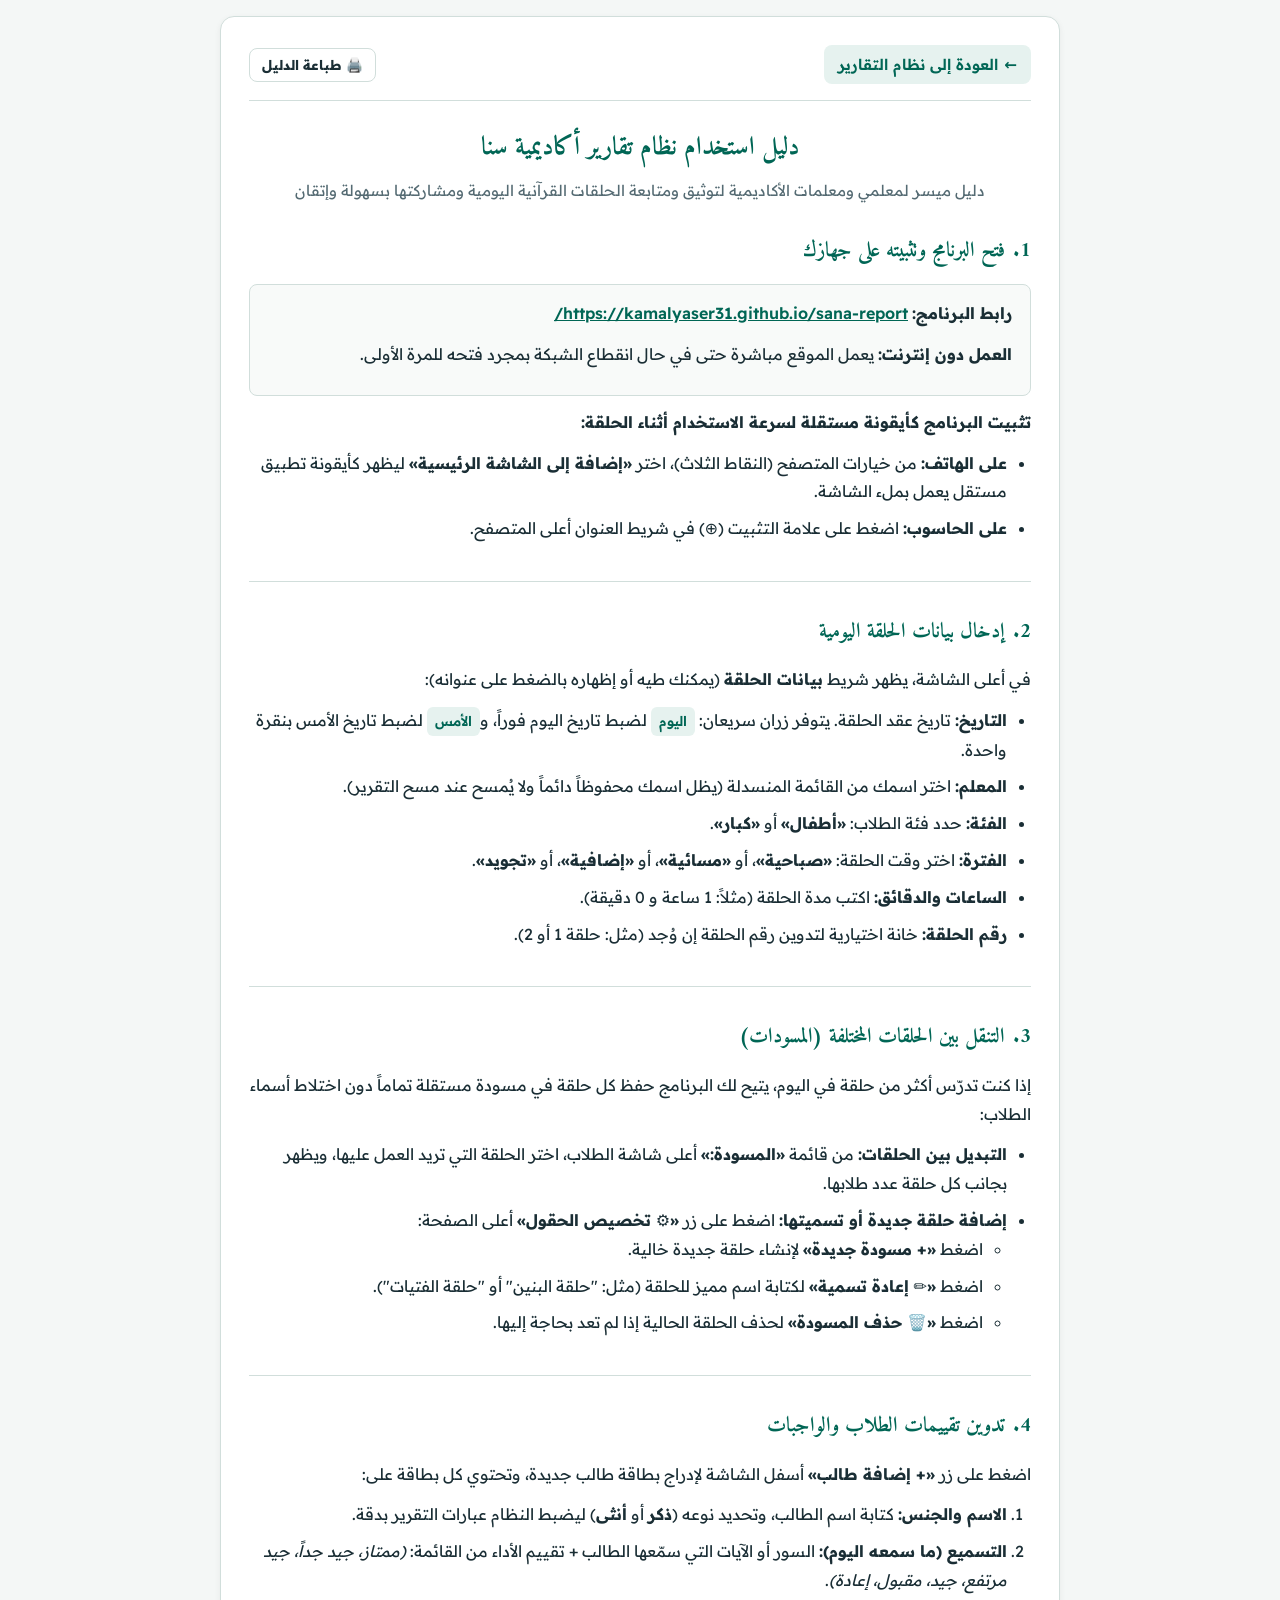
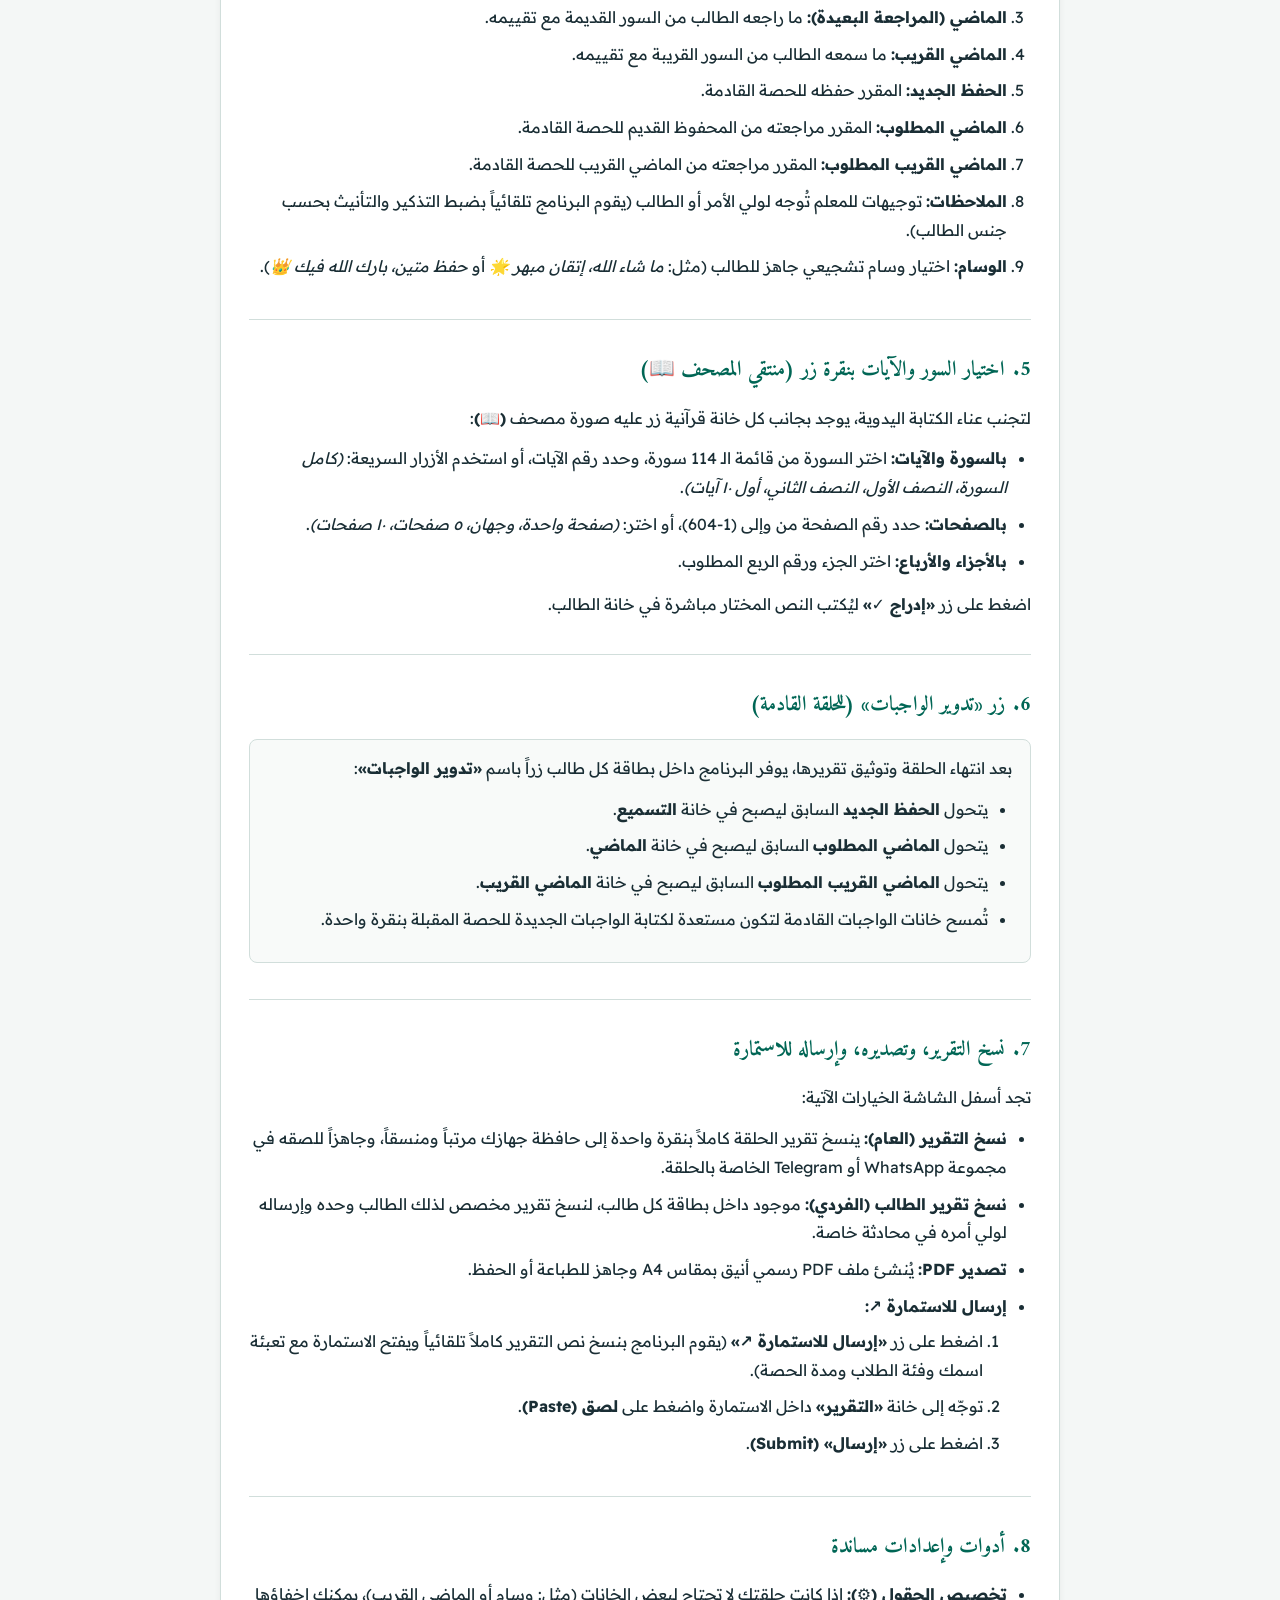
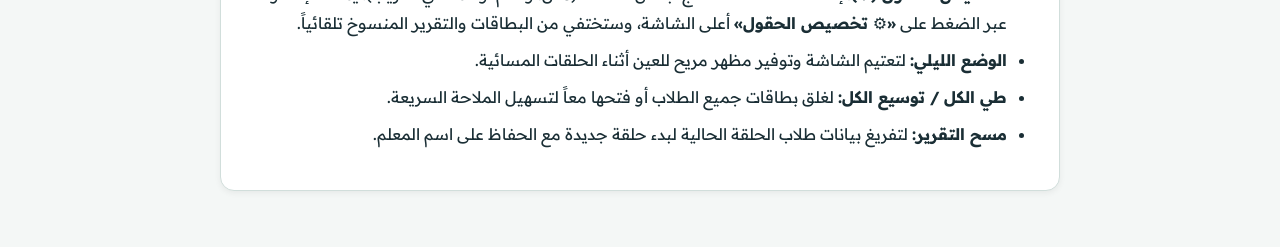
==== guide.html @ b0e7748d "feat(guide): add formatted guide.html page and update link in index - Create clean, responsive, and " ====
<!DOCTYPE html>
<html lang="ar" dir="rtl">
<head>
    <meta charset="UTF-8">
    <meta name="viewport" content="width=device-width, initial-scale=1.0">
    <title>دليل استخدام نظام تقارير أكاديمية سنا</title>
    <link rel="manifest" href="manifest.json">
    <link rel="icon" type="image/svg+xml" href="assets/icon.svg">
    <link rel="apple-touch-icon" href="assets/icon.svg">
    <meta name="theme-color" content="#006655">
    <link rel="preconnect" href="https://fonts.googleapis.com">
    <link rel="preconnect" href="https://fonts.gstatic.com" crossorigin>
    <link href="https://fonts.googleapis.com/css2?family=Amiri:wght@400;700&family=Readex+Pro:wght@300;400;500;600;700&display=swap" rel="stylesheet">
    <link rel="stylesheet" href="css/styles.css">
    <style>
        .guide-container {
            max-width: 840px;
            margin: 0 auto 40px auto;
            background: var(--bg-card);
            padding: 28px;
            border-radius: 14px;
            box-shadow: var(--shadow);
            border: 1px solid var(--border);
            line-height: 1.8;
        }
        .guide-topbar {
            display: flex;
            justify-content: space-between;
            align-items: center;
            padding-bottom: 16px;
            margin-bottom: 24px;
            border-bottom: 1px solid var(--border);
            flex-wrap: wrap;
            gap: 10px;
        }
        .guide-back-link {
            display: inline-flex;
            align-items: center;
            gap: 6px;
            color: var(--primary);
            text-decoration: none;
            font-weight: 600;
            font-size: 0.95rem;
            padding: 6px 14px;
            background: var(--primary-light);
            border-radius: 8px;
            transition: opacity 0.2s;
        }
        .guide-back-link:hover {
            opacity: 0.85;
        }
        .guide-section {
            margin-bottom: 32px;
            padding-bottom: 24px;
            border-bottom: 1px solid var(--border);
        }
        .guide-section:last-child {
            border-bottom: none;
            margin-bottom: 0;
            padding-bottom: 0;
        }
        .guide-section h2 {
            font-size: 1.3rem;
            color: var(--primary);
            margin-bottom: 14px;
            display: flex;
            align-items: center;
            gap: 8px;
        }
        .guide-section h3 {
            font-size: 1.08rem;
            color: var(--text);
            margin: 16px 0 8px 0;
        }
        .guide-section p {
            color: var(--text);
            margin-bottom: 12px;
        }
        .guide-section ul, .guide-section ol {
            padding-right: 24px;
            margin-bottom: 14px;
            color: var(--text);
        }
        .guide-section li {
            margin-bottom: 8px;
        }
        .guide-card {
            background: var(--bg-subtle);
            border: 1px solid var(--border);
            border-radius: 8px;
            padding: 14px 18px;
            margin: 12px 0;
        }
        .guide-badge {
            display: inline-block;
            background: var(--primary-light);
            color: var(--primary);
            padding: 2px 8px;
            border-radius: 6px;
            font-size: 0.85rem;
            font-weight: 600;
        }
        .guide-step-num {
            display: inline-flex;
            align-items: center;
            justify-content: center;
            width: 24px;
            height: 24px;
            background: var(--primary);
            color: #fff;
            border-radius: 50%;
            font-size: 0.8rem;
            font-weight: bold;
            margin-left: 6px;
        }
        @media print {
            .guide-topbar { display: none !important; }
            .guide-container { box-shadow: none !important; border: none !important; padding: 0 !important; margin: 0 !important; }
        }
    </style>
</head>
<body>

<main class="guide-container">
    <nav class="guide-topbar" aria-label="التنقل السريع">
        <a href="index.html" class="guide-back-link" aria-label="الرجوع إلى صفحة التقارير">
            <span>←</span>
            <span>العودة إلى نظام التقارير</span>
        </a>
        <button type="button" onclick="window.print()" class="btn btn-outline btn-sm" aria-label="طباعة الدليل">🖨️ طباعة الدليل</button>
    </nav>

    <header style="text-align: center; margin-bottom: 28px;">
        <h1 style="font-size: 1.6rem; color: var(--primary); margin-bottom: 6px;">دليل استخدام نظام تقارير أكاديمية سنا</h1>
        <p style="color: var(--text-muted); font-size: 0.95rem;">دليل ميسر لمعلمي ومعلمات الأكاديمية لتوثيق ومتابعة الحلقات القرآنية اليومية ومشاركتها بسهولة وإتقان</p>
    </header>

    <!-- 1. فتح البرنامج وتثبيته -->
    <section class="guide-section">
        <h2><span>1.</span> فتح البرنامج وتثبيته على جهازك</h2>
        <div class="guide-card">
            <p><strong>رابط البرنامج:</strong> <a href="https://kamalyaser31.github.io/sana-report/" target="_blank" style="color:var(--primary);font-weight:600;">https://kamalyaser31.github.io/sana-report/</a></p>
            <p><strong>العمل دون إنترنت:</strong> يعمل الموقع مباشرة حتى في حال انقطاع الشبكة بمجرد فتحه للمرة الأولى.</p>
        </div>
        <p><strong>تثبيت البرنامج كأيقونة مستقلة لسرعة الاستخدام أثناء الحلقة:</strong></p>
        <ul>
            <li><strong>على الهاتف:</strong> من خيارات المتصفح (النقاط الثلاث)، اختر <strong>«إضافة إلى الشاشة الرئيسية»</strong> ليظهر كأيقونة تطبيق مستقل يعمل بملء الشاشة.</li>
            <li><strong>على الحاسوب:</strong> اضغط على علامة التثبيت (⊕) في شريط العنوان أعلى المتصفح.</li>
        </ul>
    </section>

    <!-- 2. إدخال بيانات الحلقة اليومية -->
    <section class="guide-section">
        <h2><span>2.</span> إدخال بيانات الحلقة اليومية</h2>
        <p>في أعلى الشاشة، يظهر شريط <strong>بيانات الحلقة</strong> (يمكنك طيه أو إظهاره بالضغط على عنوانه):</p>
        <ul>
            <li><strong>التاريخ:</strong> تاريخ عقد الحلقة. يتوفر زران سريعان: <span class="guide-badge">اليوم</span> لضبط تاريخ اليوم فوراً، و<span class="guide-badge">الأمس</span> لضبط تاريخ الأمس بنقرة واحدة.</li>
            <li><strong>المعلم:</strong> اختر اسمك من القائمة المنسدلة (يظل اسمك محفوظاً دائماً ولا يُمسح عند مسح التقرير).</li>
            <li><strong>الفئة:</strong> حدد فئة الطلاب: <strong>«أطفال»</strong> أو <strong>«كبار»</strong>.</li>
            <li><strong>الفترة:</strong> اختر وقت الحلقة: <strong>«صباحية»</strong>، أو <strong>«مسائية»</strong>، أو <strong>«إضافية»</strong>، أو <strong>«تجويد»</strong>.</li>
            <li><strong>الساعات والدقائق:</strong> اكتب مدة الحلقة (مثلاً: 1 ساعة و 0 دقيقة).</li>
            <li><strong>رقم الحلقة:</strong> خانة اختيارية لتدوين رقم الحلقة إن وُجد (مثل: حلقة 1 أو 2).</li>
        </ul>
    </section>

    <!-- 3. التنقل بين الحلقات المختلفة -->
    <section class="guide-section">
        <h2><span>3.</span> التنقل بين الحلقات المختلفة (المسودات)</h2>
        <p>إذا كنت تدرّس أكثر من حلقة في اليوم، يتيح لك البرنامج حفظ كل حلقة في مسودة مستقلة تماماً دون اختلاط أسماء الطلاب:</p>
        <ul>
            <li><strong>التبديل بين الحلقات:</strong> من قائمة <strong>«المسودة:»</strong> أعلى شاشة الطلاب، اختر الحلقة التي تريد العمل عليها، ويظهر بجانب كل حلقة عدد طلابها.</li>
            <li><strong>إضافة حلقة جديدة أو تسميتها:</strong> اضغط على زر <strong>«⚙️ تخصيص الحقول»</strong> أعلى الصفحة:
                <ul>
                    <li>اضغط <strong>«+ مسودة جديدة»</strong> لإنشاء حلقة جديدة خالية.</li>
                    <li>اضغط <strong>«✏️ إعادة تسمية»</strong> لكتابة اسم مميز للحلقة (مثل: "حلقة البنين" أو "حلقة الفتيات").</li>
                    <li>اضغط <strong>«🗑️ حذف المسودة»</strong> لحذف الحلقة الحالية إذا لم تعد بحاجة إليها.</li>
                </ul>
            </li>
        </ul>
    </section>

    <!-- 4. تدوين تقييمات الطلاب والواجبات -->
    <section class="guide-section">
        <h2><span>4.</span> تدوين تقييمات الطلاب والواجبات</h2>
        <p>اضغط على زر <strong>«+ إضافة طالب»</strong> أسفل الشاشة لإدراج بطاقة طالب جديدة، وتحتوي كل بطاقة على:</p>
        <ol>
            <li><strong>الاسم والجنس:</strong> كتابة اسم الطالب، وتحديد نوعه (<strong>ذكر</strong> أو <strong>أنثى</strong>) ليضبط النظام عبارات التقرير بدقة.</li>
            <li><strong>التسميع (ما سمعه اليوم):</strong> السور أو الآيات التي سمّعها الطالب + تقييم الأداء من القائمة: <em>(ممتاز، جيد جداً، جيد مرتفع، جيد، مقبول، إعادة)</em>.</li>
            <li><strong>الماضي (المراجعة البعيدة):</strong> ما راجعه الطالب من السور القديمة مع تقييمه.</li>
            <li><strong>الماضي القريب:</strong> ما سمعه الطالب من السور القريبة مع تقييمه.</li>
            <li><strong>الحفظ الجديد:</strong> المقرر حفظه للحصة القادمة.</li>
            <li><strong>الماضي المطلوب:</strong> المقرر مراجعته من المحفوظ القديم للحصة القادمة.</li>
            <li><strong>الماضي القريب المطلوب:</strong> المقرر مراجعته من الماضي القريب للحصة القادمة.</li>
            <li><strong>الملاحظات:</strong> توجيهات للمعلم تُوجه لولي الأمر أو الطالب (يقوم البرنامج تلقائياً بضبط التذكير والتأنيث بحسب جنس الطالب).</li>
            <li><strong>الوسام:</strong> اختيار وسام تشجيعي جاهز للطالب (مثل: <em>ما شاء الله، إتقان مبهر 🌟</em> أو <em>حفظ متين، بارك الله فيك 👑</em>).</li>
        </ol>
    </section>

    <!-- 5. منتقي المصحف الشريف -->
    <section class="guide-section">
        <h2><span>5.</span> اختيار السور والآيات بنقرة زر (منتقي المصحف 📖)</h2>
        <p>لتجنب عناء الكتابة اليدوية، يوجد بجانب كل خانة قرآنية زر عليه صورة مصحف <strong>(📖)</strong>:</p>
        <ul>
            <li><strong>بالسورة والآيات:</strong> اختر السورة من قائمة الـ 114 سورة، وحدد رقم الآيات، أو استخدم الأزرار السريعة: <em>(كامل السورة، النصف الأول، النصف الثاني، أول ١٠ آيات)</em>.</li>
            <li><strong>بالصفحات:</strong> حدد رقم الصفحة من وإلى (1-604)، أو اختر: <em>(صفحة واحدة، وجهان، ٥ صفحات، ١٠ صفحات)</em>.</li>
            <li><strong>بالأجزاء والأرباع:</strong> اختر الجزء ورقم الربع المطلوب.</li>
        </ul>
        <p>اضغط على زر <strong>«إدراج ✓»</strong> ليُكتب النص المختار مباشرة في خانة الطالب.</p>
    </section>

    <!-- 6. زر تدوير الواجبات -->
    <section class="guide-section">
        <h2><span>6.</span> زر «تدوير الواجبات» (للحلقة القادمة)</h2>
        <div class="guide-card">
            <p>بعد انتهاء الحلقة وتوثيق تقريرها، يوفر البرنامج داخل بطاقة كل طالب زراً باسم <strong>«تدوير الواجبات»</strong>:</p>
            <ul>
                <li>يتحول <strong>الحفظ الجديد</strong> السابق ليصبح في خانة <strong>التسميع</strong>.</li>
                <li>يتحول <strong>الماضي المطلوب</strong> السابق ليصبح في خانة <strong>الماضي</strong>.</li>
                <li>يتحول <strong>الماضي القريب المطلوب</strong> السابق ليصبح في خانة <strong>الماضي القريب</strong>.</li>
                <li>تُمسح خانات الواجبات القادمة لتكون مستعدة لكتابة الواجبات الجديدة للحصة المقبلة بنقرة واحدة.</li>
            </ul>
        </div>
    </section>

    <!-- 7. نسخ التقرير وتصديره وإرساله للاستمارة -->
    <section class="guide-section">
        <h2><span>7.</span> نسخ التقرير، وتصديره، وإرساله للاستمارة</h2>
        <p>تجد أسفل الشاشة الخيارات الآتية:</p>
        <ul>
            <li><strong>نسخ التقرير (العام):</strong> ينسخ تقرير الحلقة كاملاً بنقرة واحدة إلى حافظة جهازك مرتباً ومنسقاً، وجاهزاً للصقه في مجموعة WhatsApp أو Telegram الخاصة بالحلقة.</li>
            <li><strong>نسخ تقرير الطالب (الفردي):</strong> موجود داخل بطاقة كل طالب، لنسخ تقرير مخصص لذلك الطالب وحده وإرساله لولي أمره في محادثة خاصة.</li>
            <li><strong>تصدير PDF:</strong> يُنشئ ملف PDF رسمي أنيق بمقاس A4 وجاهز للطباعة أو الحفظ.</li>
            <li><strong>إرسال للاستمارة ↗:</strong>
                <ol style="margin-top:6px;">
                    <li>اضغط على زر <strong>«إرسال للاستمارة ↗»</strong> (يقوم البرنامج بنسخ نص التقرير كاملاً تلقائياً ويفتح الاستمارة مع تعبئة اسمك وفئة الطلاب ومدة الحصة).</li>
                    <li>توجّه إلى خانة <strong>«التقرير»</strong> داخل الاستمارة واضغط على <strong>لصق (Paste)</strong>.</li>
                    <li>اضغط على زر <strong>«إرسال» (Submit)</strong>.</li>
                </ol>
            </li>
        </ul>
    </section>

    <!-- 8. أدوات وإعدادات مفيدة -->
    <section class="guide-section">
        <h2><span>8.</span> أدوات وإعدادات مساندة</h2>
        <ul>
            <li><strong>تخصيص الحقول (⚙️):</strong> إذا كانت حلقتك لا تحتاج لبعض الخانات (مثل: وسام أو الماضي القريب)، يمكنك إخفاؤها عبر الضغط على <strong>«⚙️ تخصيص الحقول»</strong> أعلى الشاشة، وستختفي من البطاقات والتقرير المنسوخ تلقائياً.</li>
            <li><strong>الوضع الليلي:</strong> لتعتيم الشاشة وتوفير مظهر مريح للعين أثناء الحلقات المسائية.</li>
            <li><strong>طي الكل / توسيع الكل:</strong> لغلق بطاقات جميع الطلاب أو فتحها معاً لتسهيل الملاحة السريعة.</li>
            <li><strong>مسح التقرير:</strong> لتفريغ بيانات طلاب الحلقة الحالية لبدء حلقة جديدة مع الحفاظ على اسم المعلم.</li>
        </ul>
    </section>
</main>

</body>
</html>
---- css/styles.css ----
:root {
    --primary: #006655;
    --primary-light: #e6f2ef;
    --bg-main: #f4f7f6;
    --bg-card: #ffffff;
    --bg-subtle: #f8faf9;
    --bg-header: #f0f6f4;
    --bg-body: #ffffff;
    --border: #d1dedb;
    --text: #1a2e35;
    --text-muted: #556b73;
    --danger: #dc3545;
    --success: #28a745;
    --radius: 8px;
    --shadow: 0 2px 6px rgba(0,0,0,0.06);
}

[data-theme="dark"] {
    --primary: #10b981;
    --primary-light: #064e3b;
    --bg-main: #0f1715;
    --bg-card: #192421;
    --bg-subtle: #202e2a;
    --bg-header: #1b2824;
    --bg-body: #192421;
    --border: #2e433d;
    --text: #f0fdf4;
    --text-muted: #9ca3af;
    --danger: #ef4444;
    --success: #10b981;
    --shadow: 0 2px 6px rgba(0,0,0,0.4);
}

* { box-sizing: border-box; margin: 0; padding: 0; }
body { font-family: 'Readex Pro', system-ui, -apple-system, BlinkMacSystemFont, 'Segoe UI', Tahoma, sans-serif; background: var(--bg-main); color: var(--text); padding: 16px; line-height: 1.6; }
.container { max-width: 840px; margin: 0 auto 90px auto; background: var(--bg-card); padding: 24px; border-radius: 14px; box-shadow: var(--shadow); border: 1px solid var(--border); }

h1, h2, h3, .app-header h1, .modal-header h3, #quranPreviewText { font-family: 'Amiri', 'Readex Pro', serif; }
.app-header h1 { font-size: 1.45rem; color: var(--primary); font-weight: 700; }
.app-subtitle { font-size: 0.92rem; color: var(--text-muted); margin-top: 4px; font-weight: 400; display: flex; align-items: center; flex-wrap: wrap; gap: 6px; }
.subtitle-sep { opacity: 0.4; }
.guide-link { color: var(--primary); text-decoration: none; font-size: 0.82rem; font-weight: 500; display: inline-flex; align-items: center; gap: 4px; padding: 1px 8px; border-radius: 10px; background: var(--primary-light); transition: opacity 0.2s, text-decoration 0.2s; }
.guide-link:hover { opacity: 0.8; text-decoration: underline; }
.header-controls { display: flex; gap: 8px; }

/* Buttons */
.btn { display: inline-flex; align-items: center; justify-content: center; padding: 9px 16px; min-height: 42px; font-size: 0.95rem; font-weight: bold; border-radius: var(--radius); border: none; cursor: pointer; text-decoration: none; font-family: inherit; transition: opacity 0.2s; }
.btn-primary { background: var(--primary); color: #fff; }
.btn-success { background: var(--success); color: #fff; }
.btn-danger { background: var(--danger); color: #fff; }
.btn-outline { background: transparent; border: 1px solid var(--border); color: var(--text); }
.btn-sm { padding: 5px 12px; min-height: 34px; font-size: 0.85rem; }
.btn-xs { padding: 3px 9px; min-height: 24px; font-size: 0.78rem; font-weight: 500; }

/* Form Controls */
.form-group { display: flex; flex-direction: column; gap: 4px; }
.form-group.full-width { grid-column: 1 / -1; }
label { font-size: 0.88rem; font-weight: 600; color: var(--text-muted); }
input, select, textarea { width: 100%; padding: 10px 12px; min-height: 42px; font-size: 16px; font-family: inherit; border: 1px solid var(--border); border-radius: 6px; background: var(--bg-card); color: var(--text); }
textarea { resize: vertical; min-height: 64px; }
input:focus, select:focus, textarea:focus { border-color: var(--primary); outline: none; }

/* Draft Selector Minimal Row */
.draft-selector-row { display: flex; align-items: center; gap: 10px; margin-bottom: 14px; background: var(--bg-card); padding: 8px 14px; border: 1px solid var(--border); border-radius: var(--radius); }
.draft-selector-label { font-size: 0.9rem; font-weight: bold; color: var(--text); white-space: nowrap; margin-bottom: 0; }
.draft-select-control { flex: 1; min-height: 38px; padding: 6px 12px; font-size: 0.92rem; font-weight: 600; border-radius: 6px; border: 1px solid var(--border); background: var(--bg-subtle); color: var(--text); }
.modal-divider { border: none; border-top: 1px solid var(--border); margin: 16px 0; }
.settings-section-title { font-size: 0.95rem; font-weight: bold; color: var(--text); margin-bottom: 6px; }
.draft-modal-actions { display: flex; flex-wrap: wrap; gap: 8px; margin-top: 8px; }
.btn-danger-outline { border-color: #ef4444; color: #ef4444; }
.btn-danger-outline:hover { background: #fef2f2; }
[data-theme="dark"] .btn-danger-outline:hover { background: #450a0a; }

/* Stats Bar */
.stats-bar { display: flex; justify-content: space-between; align-items: center; padding: 10px 16px; background: var(--primary-light); border-radius: 8px; font-weight: bold; font-size: 0.9rem; margin-bottom: 18px; }

/* Card & Native Details Accordion */
.students-container { display: flex; flex-direction: column; gap: 14px; }
.student-card, .settings-details { border: 2px solid var(--border); background: var(--bg-card); border-radius: var(--radius); overflow: hidden; margin-bottom: 14px; transition: border-color 0.2s; }
.student-card[open], .settings-details[open] { border-color: var(--primary); }
.card-header, .settings-summary-bar { display: flex; justify-content: space-between; align-items: center; padding: 12px 18px; background: var(--bg-subtle); cursor: pointer; user-select: none; list-style: none; font-weight: bold; }
.card-header::-webkit-details-marker, .settings-summary-bar::-webkit-details-marker { display: none; }
.student-card[open] > .card-header, .settings-details[open] > .settings-summary-bar { background: var(--primary-light); border-bottom: 1px solid var(--border); }
.card-header-info, .summary-content { display: flex; align-items: center; gap: 10px; flex-wrap: wrap; }
.student-index-badge, .summary-icon { width: 26px; height: 26px; background: var(--primary); color: #fff; border-radius: 50%; display: inline-flex; align-items: center; justify-content: center; font-size: 0.82rem; font-weight: bold; }
.badge { padding: 3px 8px; font-size: 0.75rem; font-weight: bold; border-radius: 12px; }
.summary-badge { font-size: 0.82rem; font-weight: normal; color: var(--text-muted); background: var(--bg-card); padding: 3px 10px; border-radius: 12px; border: 1px solid var(--border); }
.badge-male { background: #e0f2fe; color: #0369a1; }
.badge-female { background: #fce7f3; color: #be185d; }
.badge-grade { background: #dcfce7; color: #15803d; }
.card-body, .settings-details-body { padding: 18px 20px; background: var(--bg-card); }
.card-fields-grid { display: grid; grid-template-columns: repeat(auto-fit, minmax(220px, 1fr)); gap: 14px 16px; }
.card-actions { display: flex; justify-content: flex-end; gap: 8px; margin-top: 16px; padding-top: 14px; border-top: 1px solid var(--border); }
.empty-state { text-align: center; padding: 36px 20px; border: 2px dashed var(--border); border-radius: var(--radius); color: var(--text-muted); }

/* Floating Action Bar */
.action-bar-container { position: fixed; bottom: 0; left: 0; right: 0; background: var(--bg-card); padding: 12px 18px; box-shadow: 0 -3px 12px rgba(0,0,0,0.1); border-top: 1px solid var(--border); display: flex; justify-content: center; z-index: 100; }
.action-bar-inner { max-width: 840px; width: 100%; display: flex; gap: 10px; }
.action-bar-inner .btn { flex: 1; }

/* Quran Picker & Modal */
.field-header { display: flex; justify-content: space-between; align-items: center; margin-bottom: 6px; }
.field-header label { margin-bottom: 0; }
.btn-quran { background: transparent; border: 1px solid var(--primary); color: var(--primary); font-size: 0.75rem; padding: 2px 7px; border-radius: 4px; cursor: pointer; font-weight: 600; transition: all 0.2s; }
.btn-quran:hover { background: var(--primary); color: #fff; }

.modal-backdrop { position: fixed; top: 0; left: 0; right: 0; bottom: 0; background: rgba(0,0,0,0.55); display: flex; align-items: center; justify-content: center; z-index: 1100; padding: 16px; backdrop-filter: blur(2px); }
.modal-box { background: var(--bg-card); border-radius: 14px; width: 100%; max-width: 520px; box-shadow: 0 10px 30px rgba(0,0,0,0.3); overflow: hidden; border: 1px solid var(--border); max-height: 90vh; display: flex; flex-direction: column; }
.modal-header { display: flex; justify-content: space-between; align-items: center; padding: 14px 20px; background: var(--bg-header); border-bottom: 1px solid var(--border); }
.modal-header h3 { margin: 0; font-size: 1.15rem; color: var(--primary); }
.modal-close-btn { background: transparent; border: none; font-size: 1.3rem; cursor: pointer; color: var(--text-muted); line-height: 1; padding: 0 4px; }
.modal-close-btn:hover { color: var(--danger); }
.modal-tabs { display: flex; background: var(--bg-body); border-bottom: 1px solid var(--border); }
.tab-btn { flex: 1; padding: 12px 8px; font-size: 0.88rem; border: none; background: transparent; cursor: pointer; color: var(--text-muted); font-weight: 600; border-bottom: 2px solid transparent; text-align: center; }
.tab-btn.active { color: var(--primary); border-bottom-color: var(--primary); background: var(--bg-card); }
.modal-body { padding: 18px 20px; overflow-y: auto; flex: 1; }
.modal-desc { font-size: 0.88rem; color: var(--text-muted); margin-top: 0; margin-bottom: 16px; line-height: 1.5; }
.settings-checklist { display: flex; flex-direction: column; gap: 12px; }
.checkbox-label { display: flex; align-items: center; gap: 10px; cursor: pointer; font-weight: 600; font-size: 0.92rem; }
.quick-chips { display: flex; flex-wrap: wrap; gap: 8px; margin-top: 10px; }
.chip-btn { font-size: 0.78rem; padding: 4px 10px; border-radius: 14px; border: 1px solid var(--border); background: var(--bg-body); color: var(--text); cursor: pointer; transition: all 0.2s; }
.chip-btn:hover { border-color: var(--primary); color: var(--primary); }
.two-col-grid { display: grid; grid-template-columns: 1fr 1fr; gap: 12px; }
.picker-preview-box { background: var(--bg-body); border: 1px dashed var(--primary); border-radius: 8px; padding: 12px 14px; margin-top: 14px; font-size: 0.92rem; }
.picker-preview-label { font-size: 0.82rem; color: var(--text-muted); margin-bottom: 4px; }
.modal-footer { display: flex; justify-content: flex-end; gap: 10px; padding: 14px 20px; background: var(--bg-header); border-top: 1px solid var(--border); }

/* Floating Toast Notification */
.toast-msg {
    position: fixed;
    bottom: 85px;
    left: 50%;
    transform: translateX(-50%);
    background: #1a2e35;
    color: #ffffff;
    padding: 9px 22px;
    border-radius: 30px;
    font-size: 0.88rem;
    font-weight: 600;
    box-shadow: 0 4px 18px rgba(0, 0, 0, 0.28);
    z-index: 1200;
    pointer-events: none;
    display: flex;
    align-items: center;
    gap: 6px;
    animation: toastIn 0.22s cubic-bezier(0.16, 1, 0.3, 1);
}

[data-theme="dark"] .toast-msg {
    background: #064e3b;
    color: #f0fdf4;
    box-shadow: 0 4px 18px rgba(0, 0, 0, 0.55);
    border: 1px solid #10b981;
}

@keyframes toastIn {
    from { opacity: 0; transform: translate(-50%, 12px); }
    to { opacity: 1; transform: translate(-50%, 0); }
}

@media (max-width: 600px) {
    .card-fields-grid { grid-template-columns: 1fr; }
    .action-bar-inner { display: grid; grid-template-columns: 1fr 1fr; gap: 6px; }
    .container { margin-bottom: 140px; }
}

@media print {
    body { background: #fff !important; color: #000 !important; padding: 0 !important; }
    .container { box-shadow: none !important; border: none !important; padding: 0 !important; }
    .action-bar-container, .btn, .card-actions, .header-controls { display: none !important; }
    .card-body { display: block !important; }
}
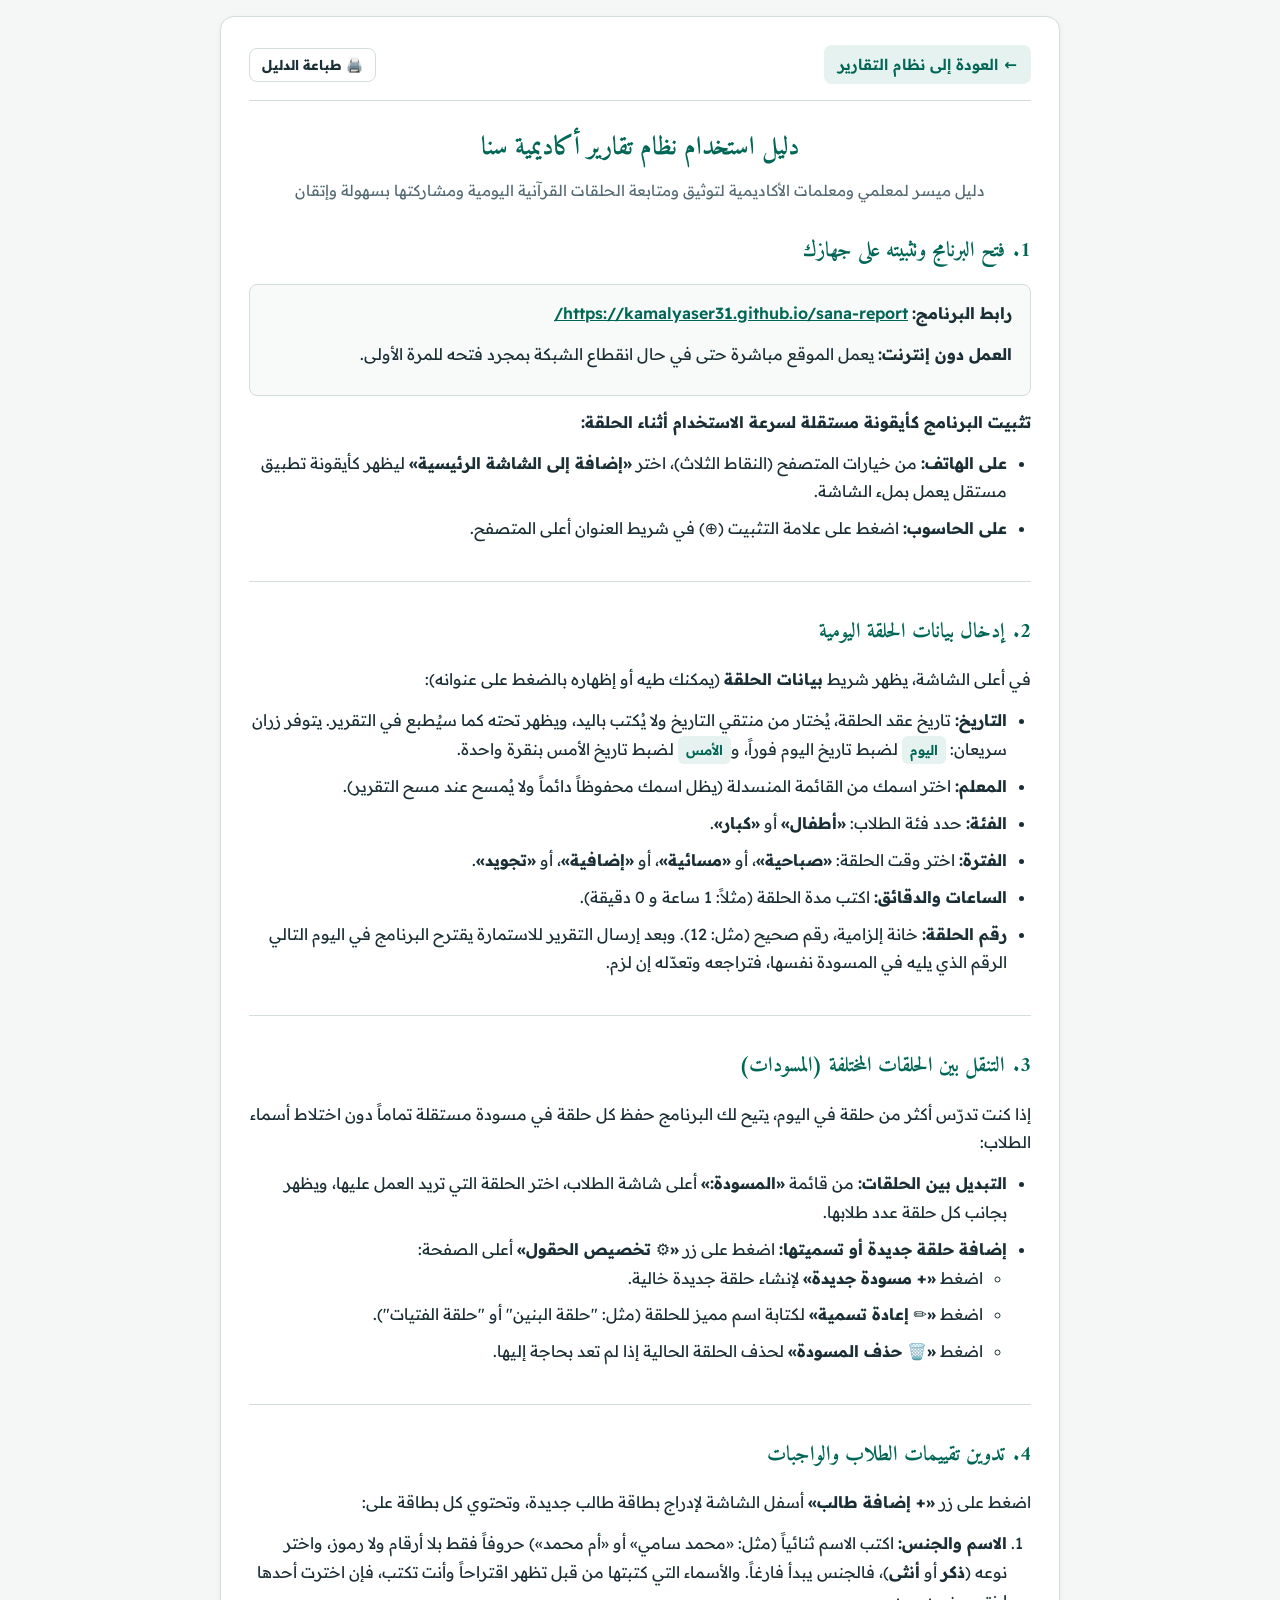
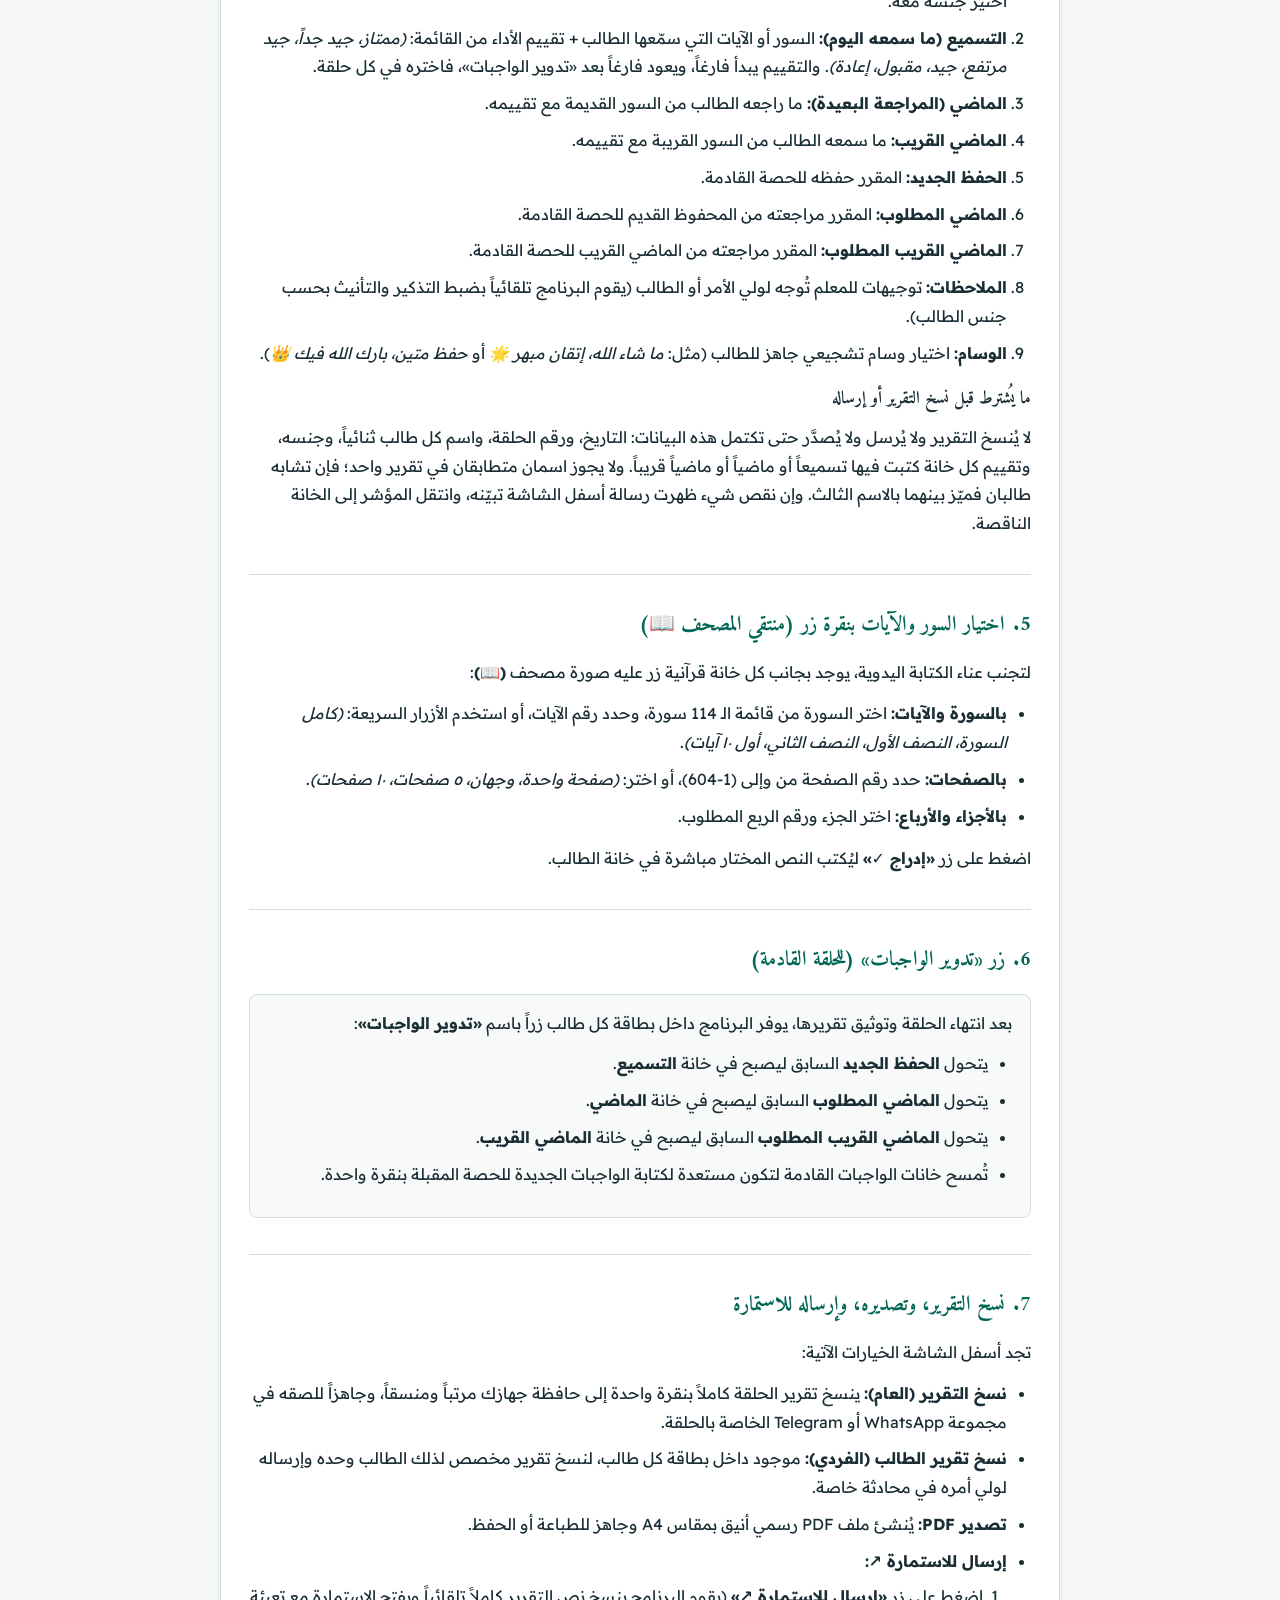
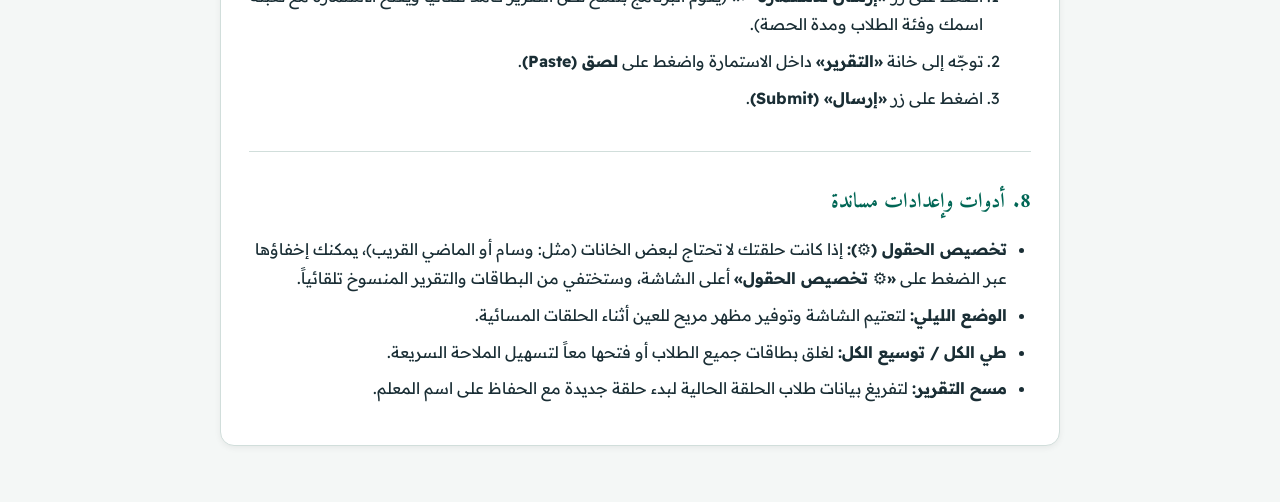
==== commit 14dbba5f: "feat(validation): block report input errors before copy, send, or PDF Add js/validation.js as a sing" ====
--- a/guide.html
+++ b/guide.html
@@ -154,12 +154,12 @@
         <h2><span>2.</span> إدخال بيانات الحلقة اليومية</h2>
         <p>في أعلى الشاشة، يظهر شريط <strong>بيانات الحلقة</strong> (يمكنك طيه أو إظهاره بالضغط على عنوانه):</p>
         <ul>
-            <li><strong>التاريخ:</strong> تاريخ عقد الحلقة. يتوفر زران سريعان: <span class="guide-badge">اليوم</span> لضبط تاريخ اليوم فوراً، و<span class="guide-badge">الأمس</span> لضبط تاريخ الأمس بنقرة واحدة.</li>
+            <li><strong>التاريخ:</strong> تاريخ عقد الحلقة، يُختار من منتقي التاريخ ولا يُكتب باليد، ويظهر تحته كما سيُطبع في التقرير. يتوفر زران سريعان: <span class="guide-badge">اليوم</span> لضبط تاريخ اليوم فوراً، و<span class="guide-badge">الأمس</span> لضبط تاريخ الأمس بنقرة واحدة.</li>
             <li><strong>المعلم:</strong> اختر اسمك من القائمة المنسدلة (يظل اسمك محفوظاً دائماً ولا يُمسح عند مسح التقرير).</li>
             <li><strong>الفئة:</strong> حدد فئة الطلاب: <strong>«أطفال»</strong> أو <strong>«كبار»</strong>.</li>
             <li><strong>الفترة:</strong> اختر وقت الحلقة: <strong>«صباحية»</strong>، أو <strong>«مسائية»</strong>، أو <strong>«إضافية»</strong>، أو <strong>«تجويد»</strong>.</li>
             <li><strong>الساعات والدقائق:</strong> اكتب مدة الحلقة (مثلاً: 1 ساعة و 0 دقيقة).</li>
-            <li><strong>رقم الحلقة:</strong> خانة اختيارية لتدوين رقم الحلقة إن وُجد (مثل: حلقة 1 أو 2).</li>
+            <li><strong>رقم الحلقة:</strong> خانة إلزامية، رقم صحيح (مثل: 12). وبعد إرسال التقرير للاستمارة يقترح البرنامج في اليوم التالي الرقم الذي يليه في المسودة نفسها، فتراجعه وتعدّله إن لزم.</li>
         </ul>
     </section>
 
@@ -184,8 +184,8 @@
         <h2><span>4.</span> تدوين تقييمات الطلاب والواجبات</h2>
         <p>اضغط على زر <strong>«+ إضافة طالب»</strong> أسفل الشاشة لإدراج بطاقة طالب جديدة، وتحتوي كل بطاقة على:</p>
         <ol>
-            <li><strong>الاسم والجنس:</strong> كتابة اسم الطالب، وتحديد نوعه (<strong>ذكر</strong> أو <strong>أنثى</strong>) ليضبط النظام عبارات التقرير بدقة.</li>
-            <li><strong>التسميع (ما سمعه اليوم):</strong> السور أو الآيات التي سمّعها الطالب + تقييم الأداء من القائمة: <em>(ممتاز، جيد جداً، جيد مرتفع، جيد، مقبول، إعادة)</em>.</li>
+            <li><strong>الاسم والجنس:</strong> اكتب الاسم ثنائياً (مثل: «محمد سامي» أو «أم محمد») حروفاً فقط بلا أرقام ولا رموز، واختر نوعه (<strong>ذكر</strong> أو <strong>أنثى</strong>)، فالجنس يبدأ فارغاً. والأسماء التي كتبتها من قبل تظهر اقتراحاً وأنت تكتب، فإن اخترت أحدها اختير جنسه معه.</li>
+            <li><strong>التسميع (ما سمعه اليوم):</strong> السور أو الآيات التي سمّعها الطالب + تقييم الأداء من القائمة: <em>(ممتاز، جيد جداً، جيد مرتفع، جيد، مقبول، إعادة)</em>. والتقييم يبدأ فارغاً، ويعود فارغاً بعد «تدوير الواجبات»، فاختره في كل حلقة.</li>
             <li><strong>الماضي (المراجعة البعيدة):</strong> ما راجعه الطالب من السور القديمة مع تقييمه.</li>
             <li><strong>الماضي القريب:</strong> ما سمعه الطالب من السور القريبة مع تقييمه.</li>
             <li><strong>الحفظ الجديد:</strong> المقرر حفظه للحصة القادمة.</li>
@@ -194,6 +194,8 @@
             <li><strong>الملاحظات:</strong> توجيهات للمعلم تُوجه لولي الأمر أو الطالب (يقوم البرنامج تلقائياً بضبط التذكير والتأنيث بحسب جنس الطالب).</li>
             <li><strong>الوسام:</strong> اختيار وسام تشجيعي جاهز للطالب (مثل: <em>ما شاء الله، إتقان مبهر 🌟</em> أو <em>حفظ متين، بارك الله فيك 👑</em>).</li>
         </ol>
+        <h3>ما يُشترط قبل نسخ التقرير أو إرساله</h3>
+        <p>لا يُنسخ التقرير ولا يُرسل ولا يُصدَّر حتى تكتمل هذه البيانات: التاريخ، ورقم الحلقة، واسم كل طالب ثنائياً، وجنسه، وتقييم كل خانة كتبت فيها تسميعاً أو ماضياً أو ماضياً قريباً. ولا يجوز اسمان متطابقان في تقرير واحد؛ فإن تشابه طالبان فميّز بينهما بالاسم الثالث. وإن نقص شيء ظهرت رسالة أسفل الشاشة تبيّنه، وانتقل المؤشر إلى الخانة الناقصة.</p>
     </section>
 
     <!-- 5. منتقي المصحف الشريف -->
--- a/css/styles.css
+++ b/css/styles.css
@@ -96,6 +96,15 @@
 /* Floating Action Bar */
 .action-bar-container { position: fixed; bottom: 0; left: 0; right: 0; background: var(--bg-card); padding: 12px 18px; box-shadow: 0 -3px 12px rgba(0,0,0,0.1); border-top: 1px solid var(--border); display: flex; justify-content: center; z-index: 100; }
 .action-bar-inner { max-width: 840px; width: 100%; display: flex; gap: 10px; }
+
+/* Input Validation: the message is text with an icon, and the field gets a thick border — never color alone */
+.action-bar-container { flex-direction: column; align-items: center; }
+.validation-msg { max-width: 840px; width: 100%; margin: 0 0 8px; padding: 8px 12px; border: 2px solid var(--danger); border-radius: 6px; font-weight: 600; font-size: 0.92rem; color: var(--text); background: var(--bg-card); }
+.validation-msg::before { content: "⚠ تنبيه: "; }
+.validation-msg:empty { display: none; }
+[aria-invalid="true"] { border: 3px solid var(--danger) !important; }
+.date-preview { margin: 4px 0 0; font-size: 0.85rem; color: var(--text-muted); }
+.badge-none { background: transparent; color: var(--text); border: 1px dashed var(--text-muted); }
 .action-bar-inner .btn { flex: 1; }
 
 /* Quran Picker & Modal */
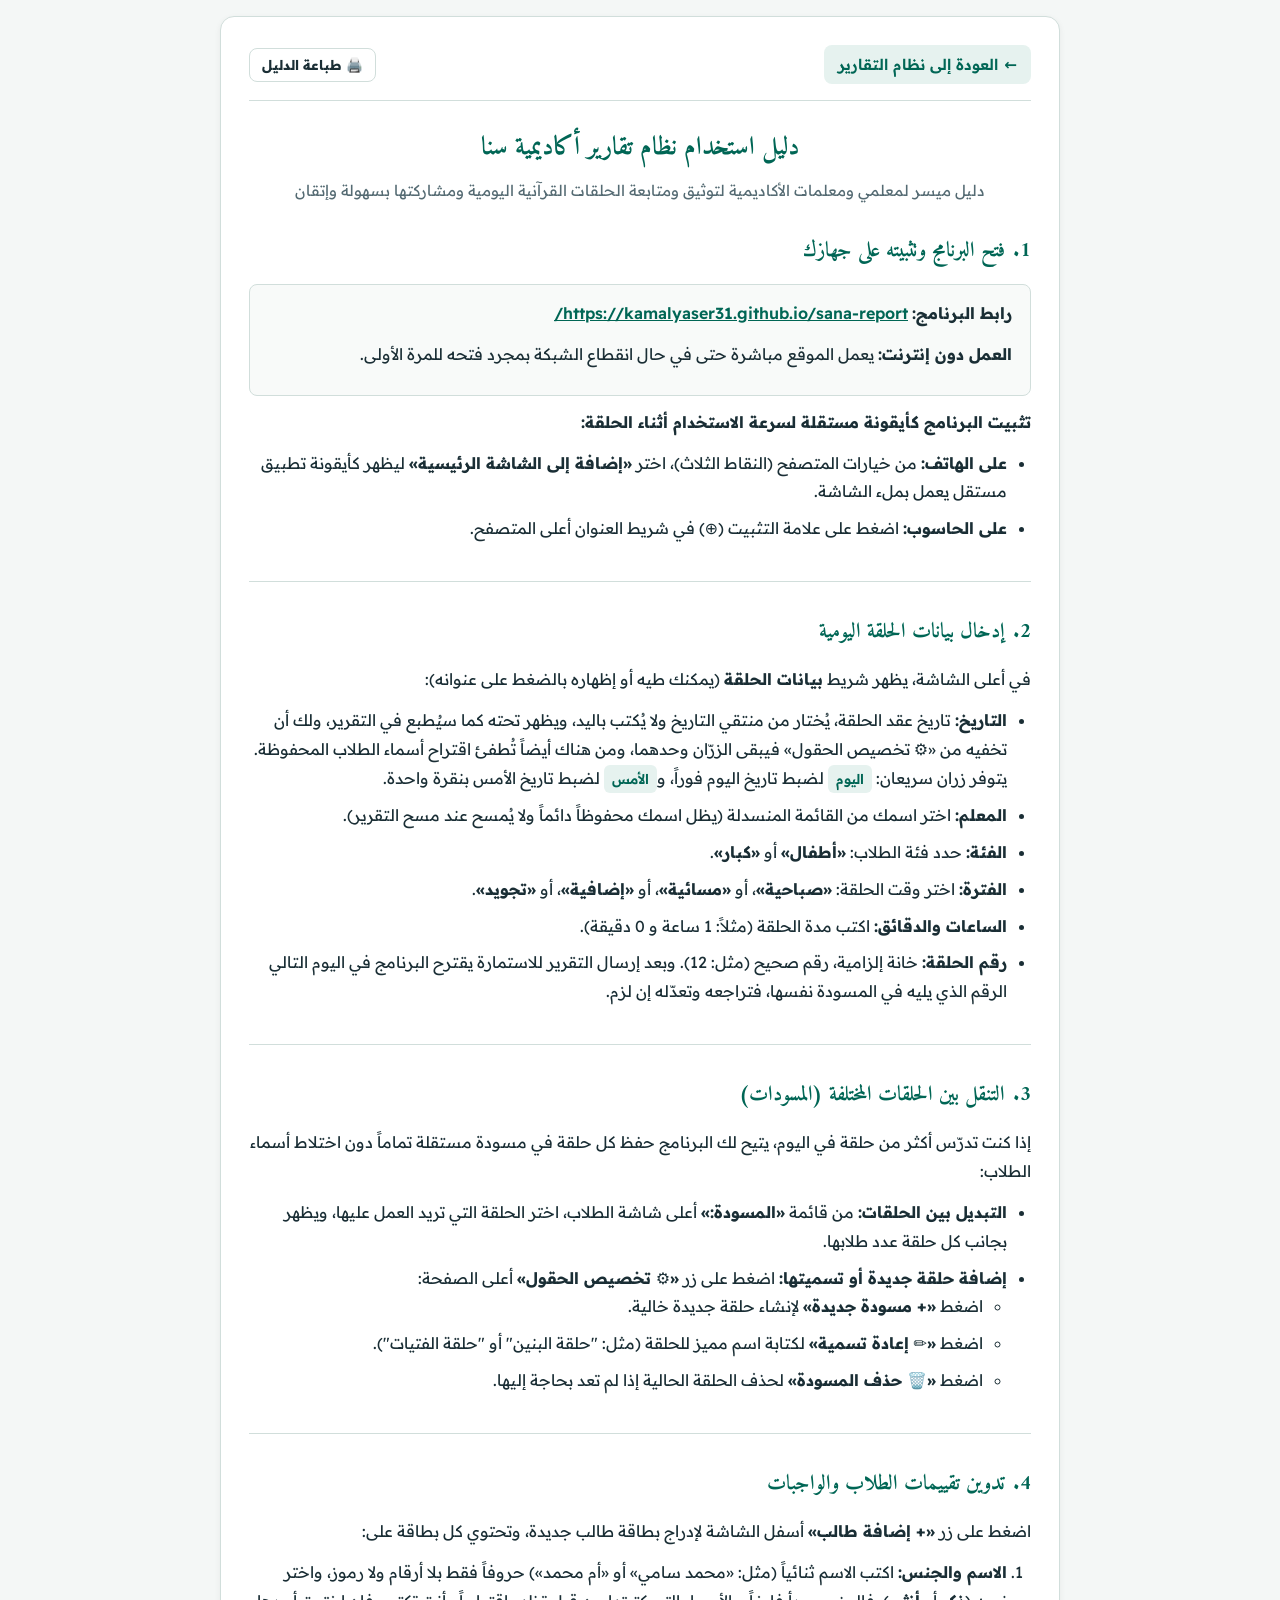
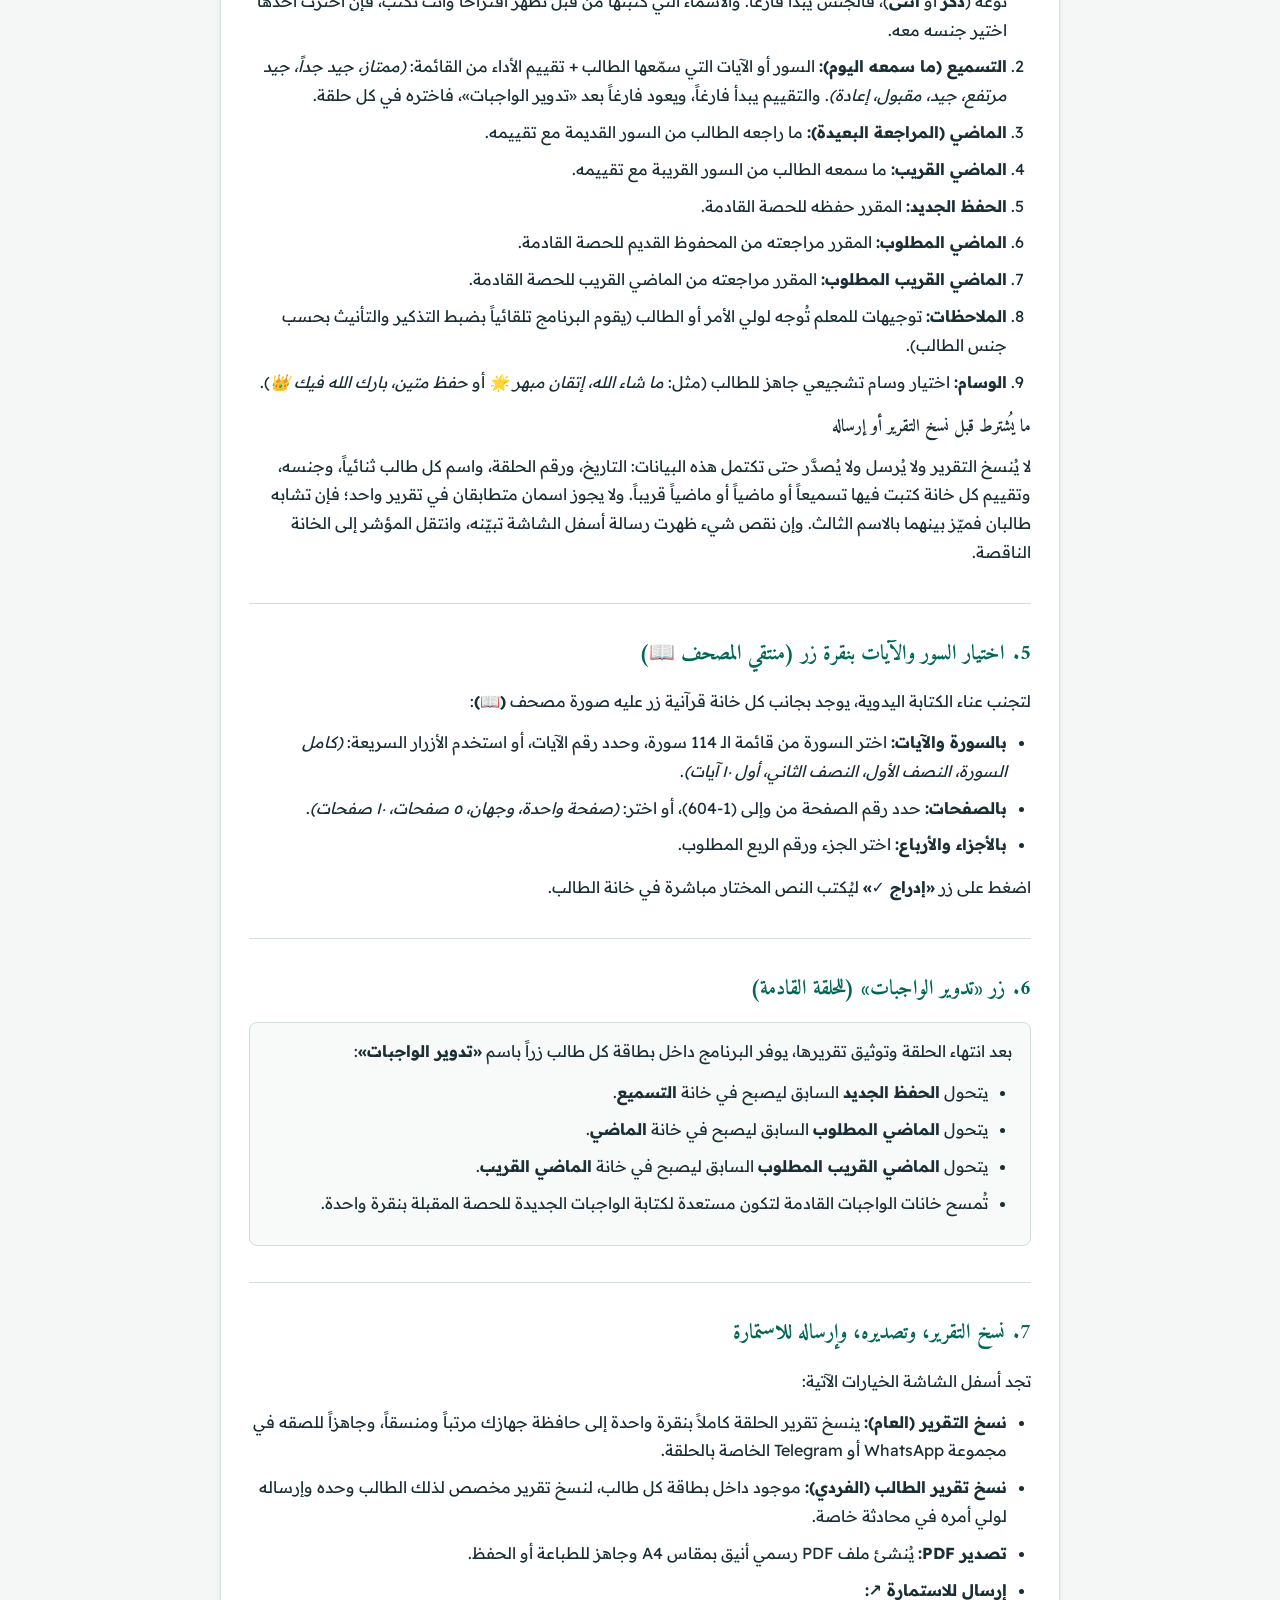
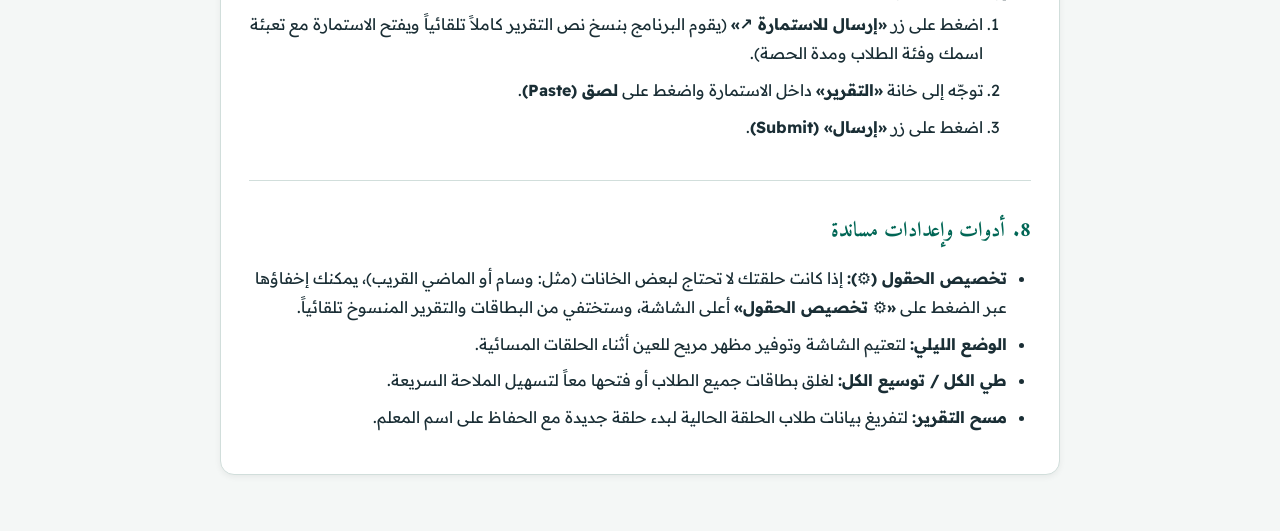
==== commit ad07ae81: "feat(settings): make name suggestions and the date picker optional Both are switched on by default a" ====
--- a/guide.html
+++ b/guide.html
@@ -154,7 +154,7 @@
         <h2><span>2.</span> إدخال بيانات الحلقة اليومية</h2>
         <p>في أعلى الشاشة، يظهر شريط <strong>بيانات الحلقة</strong> (يمكنك طيه أو إظهاره بالضغط على عنوانه):</p>
         <ul>
-            <li><strong>التاريخ:</strong> تاريخ عقد الحلقة، يُختار من منتقي التاريخ ولا يُكتب باليد، ويظهر تحته كما سيُطبع في التقرير. يتوفر زران سريعان: <span class="guide-badge">اليوم</span> لضبط تاريخ اليوم فوراً، و<span class="guide-badge">الأمس</span> لضبط تاريخ الأمس بنقرة واحدة.</li>
+            <li><strong>التاريخ:</strong> تاريخ عقد الحلقة، يُختار من منتقي التاريخ ولا يُكتب باليد، ويظهر تحته كما سيُطبع في التقرير، ولك أن تخفيه من «⚙️ تخصيص الحقول» فيبقى الزرّان وحدهما، ومن هناك أيضاً تُطفئ اقتراح أسماء الطلاب المحفوظة. يتوفر زران سريعان: <span class="guide-badge">اليوم</span> لضبط تاريخ اليوم فوراً، و<span class="guide-badge">الأمس</span> لضبط تاريخ الأمس بنقرة واحدة.</li>
             <li><strong>المعلم:</strong> اختر اسمك من القائمة المنسدلة (يظل اسمك محفوظاً دائماً ولا يُمسح عند مسح التقرير).</li>
             <li><strong>الفئة:</strong> حدد فئة الطلاب: <strong>«أطفال»</strong> أو <strong>«كبار»</strong>.</li>
             <li><strong>الفترة:</strong> اختر وقت الحلقة: <strong>«صباحية»</strong>، أو <strong>«مسائية»</strong>، أو <strong>«إضافية»</strong>، أو <strong>«تجويد»</strong>.</li>
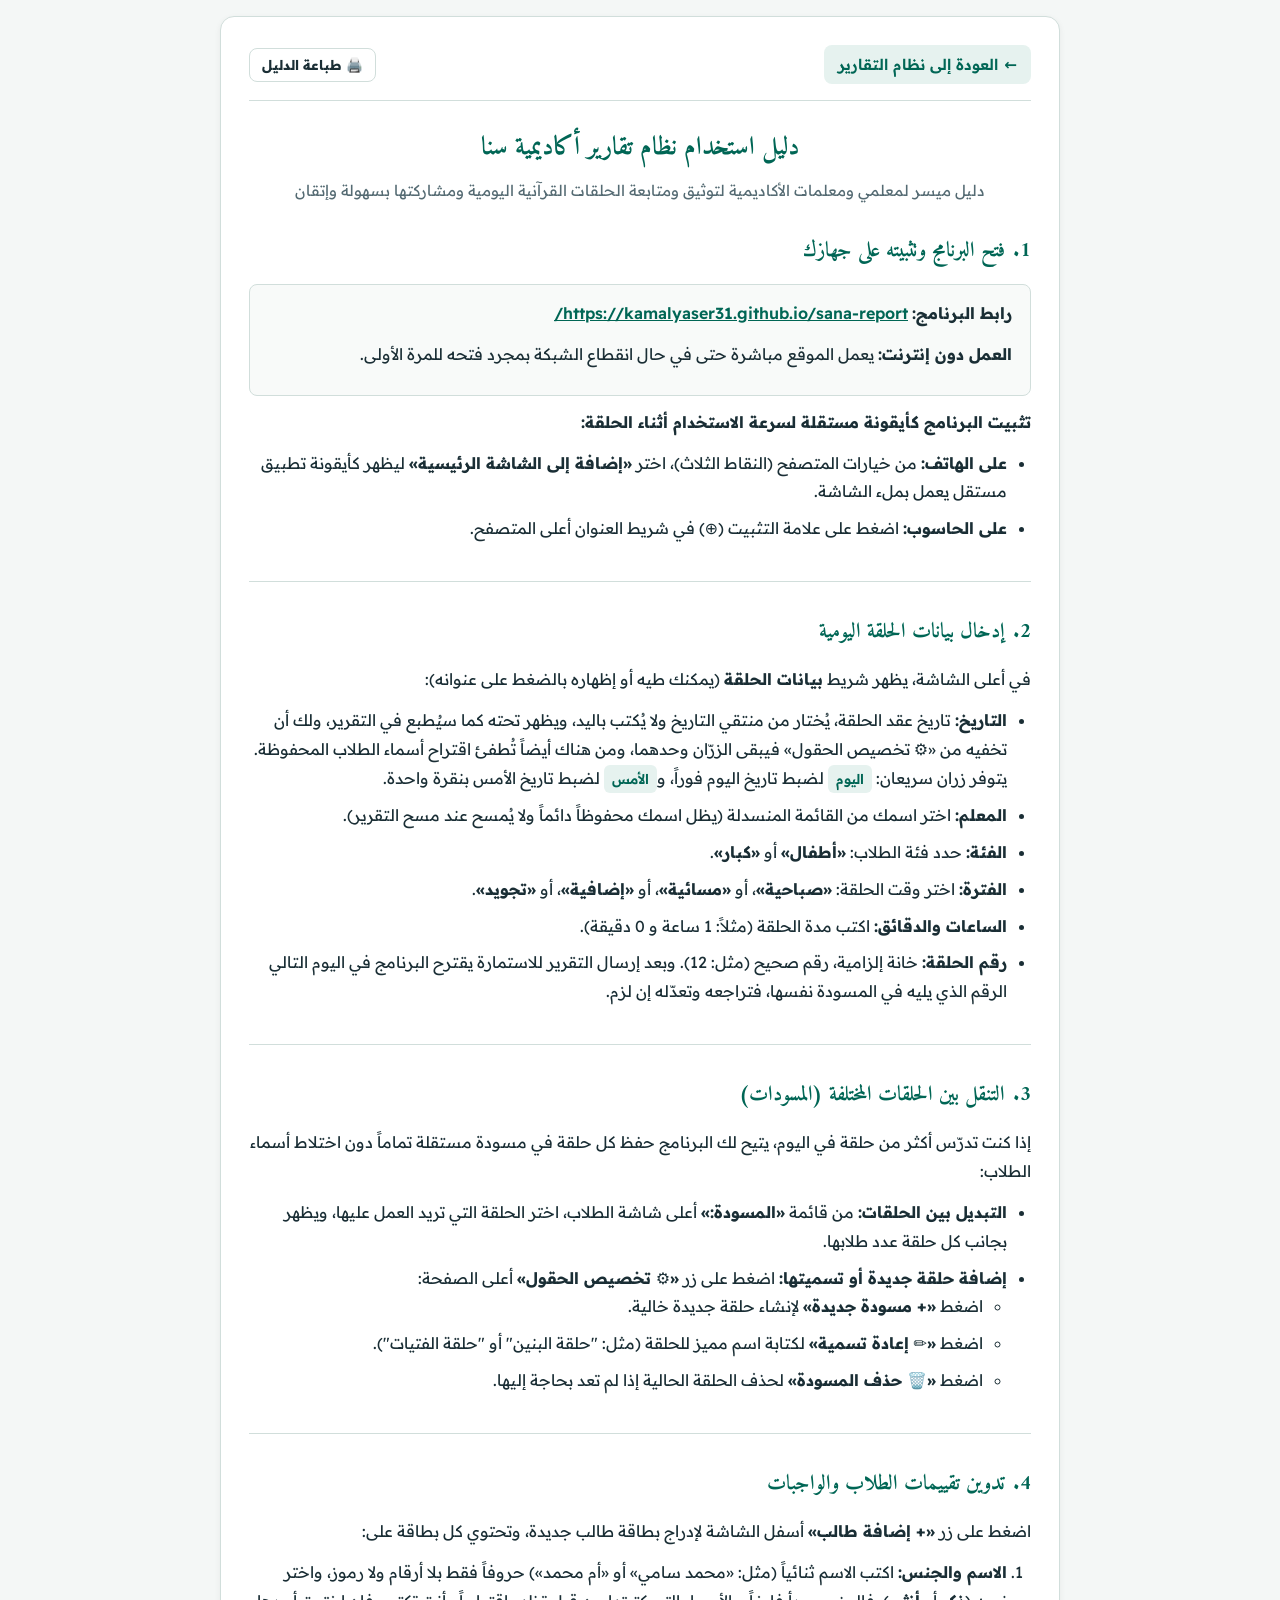
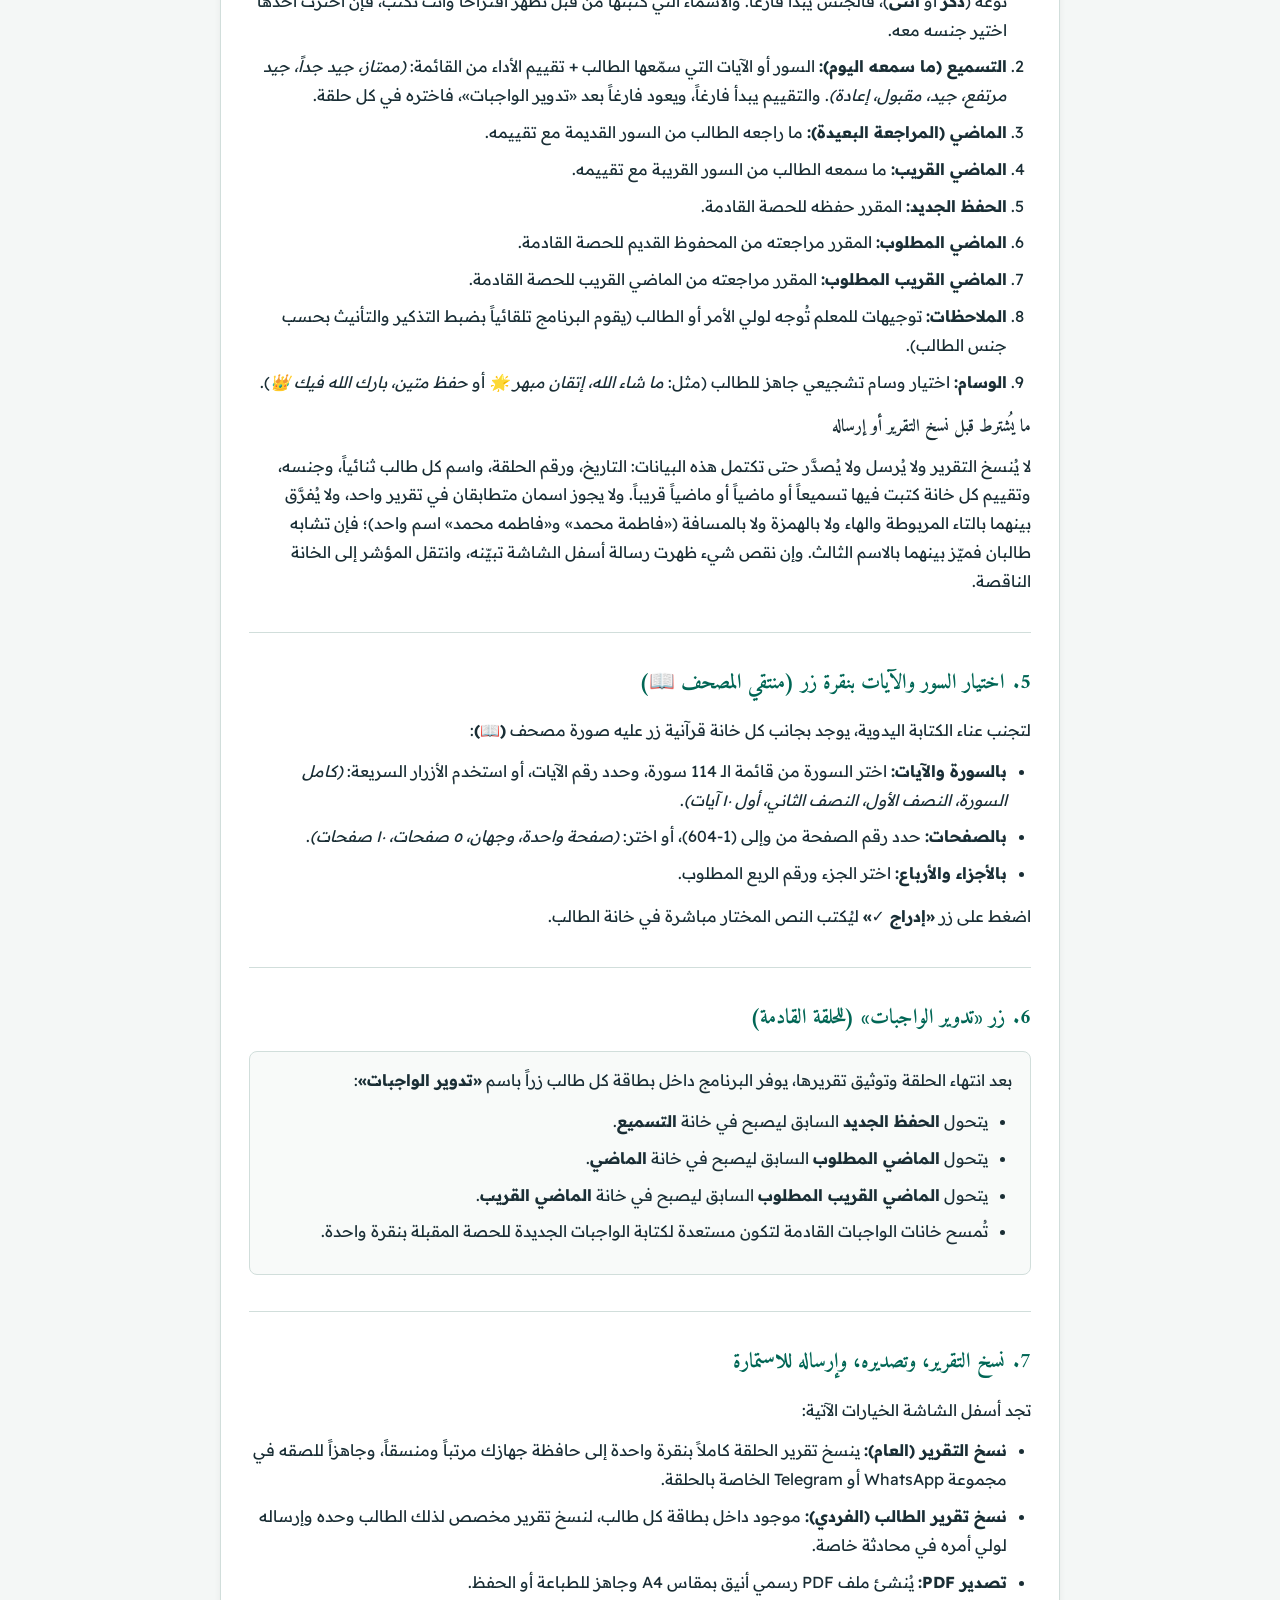
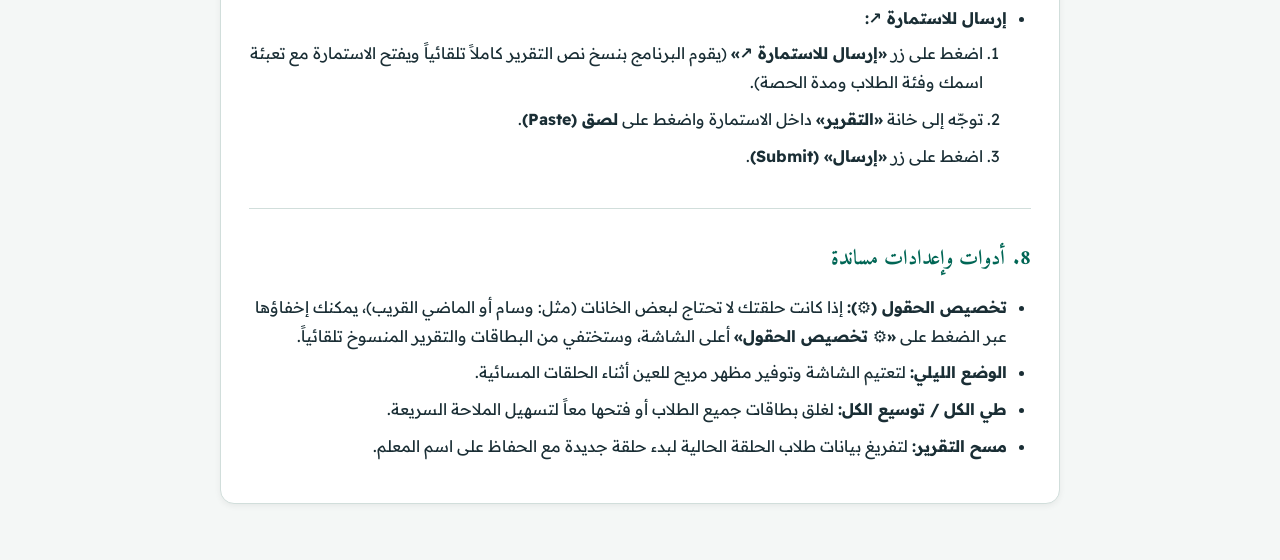
==== commit cfbd0852: "feat(validation): match duplicate names with the registry's normalization Names differing only in ta" ====
--- a/guide.html
+++ b/guide.html
@@ -195,7 +195,7 @@
             <li><strong>الوسام:</strong> اختيار وسام تشجيعي جاهز للطالب (مثل: <em>ما شاء الله، إتقان مبهر 🌟</em> أو <em>حفظ متين، بارك الله فيك 👑</em>).</li>
         </ol>
         <h3>ما يُشترط قبل نسخ التقرير أو إرساله</h3>
-        <p>لا يُنسخ التقرير ولا يُرسل ولا يُصدَّر حتى تكتمل هذه البيانات: التاريخ، ورقم الحلقة، واسم كل طالب ثنائياً، وجنسه، وتقييم كل خانة كتبت فيها تسميعاً أو ماضياً أو ماضياً قريباً. ولا يجوز اسمان متطابقان في تقرير واحد؛ فإن تشابه طالبان فميّز بينهما بالاسم الثالث. وإن نقص شيء ظهرت رسالة أسفل الشاشة تبيّنه، وانتقل المؤشر إلى الخانة الناقصة.</p>
+        <p>لا يُنسخ التقرير ولا يُرسل ولا يُصدَّر حتى تكتمل هذه البيانات: التاريخ، ورقم الحلقة، واسم كل طالب ثنائياً، وجنسه، وتقييم كل خانة كتبت فيها تسميعاً أو ماضياً أو ماضياً قريباً. ولا يجوز اسمان متطابقان في تقرير واحد، ولا يُفرَّق بينهما بالتاء المربوطة والهاء ولا بالهمزة ولا بالمسافة («فاطمة محمد» و«فاطمه محمد» اسم واحد)؛ فإن تشابه طالبان فميّز بينهما بالاسم الثالث. وإن نقص شيء ظهرت رسالة أسفل الشاشة تبيّنه، وانتقل المؤشر إلى الخانة الناقصة.</p>
     </section>
 
     <!-- 5. منتقي المصحف الشريف -->
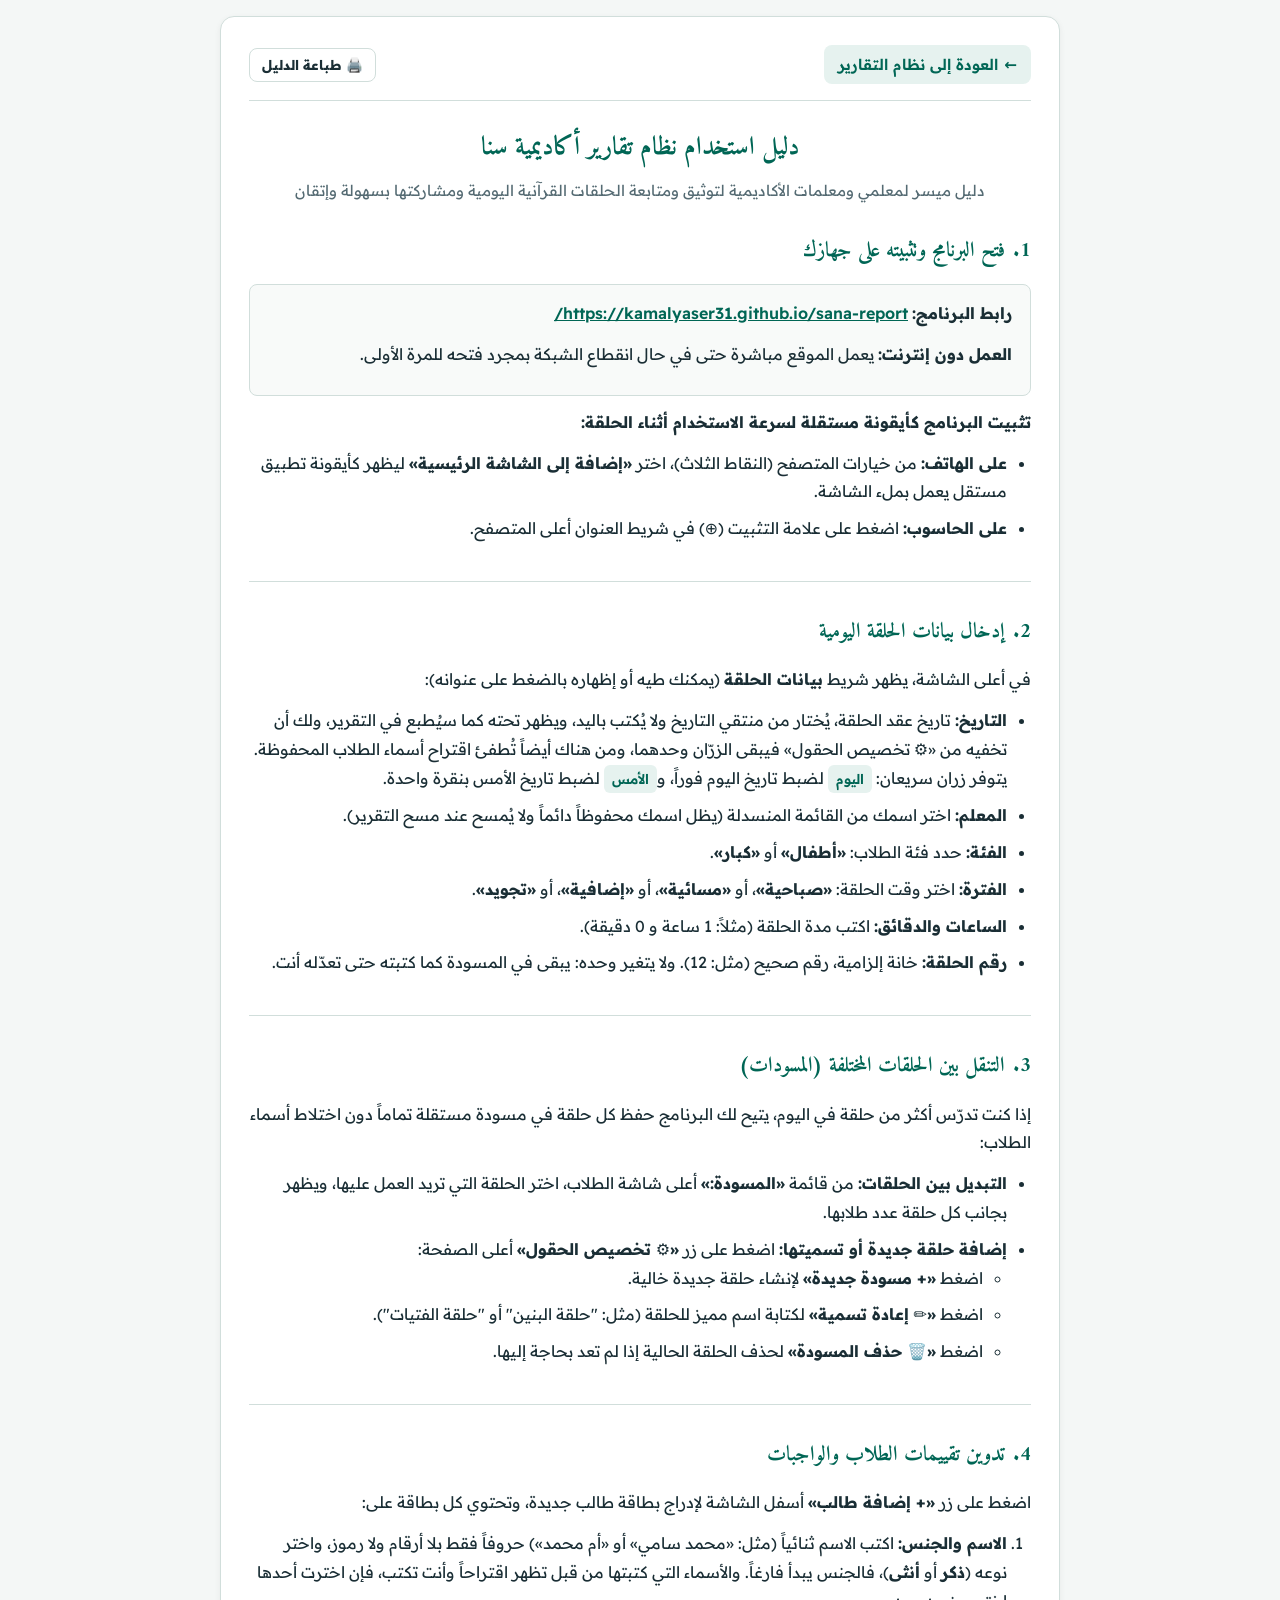
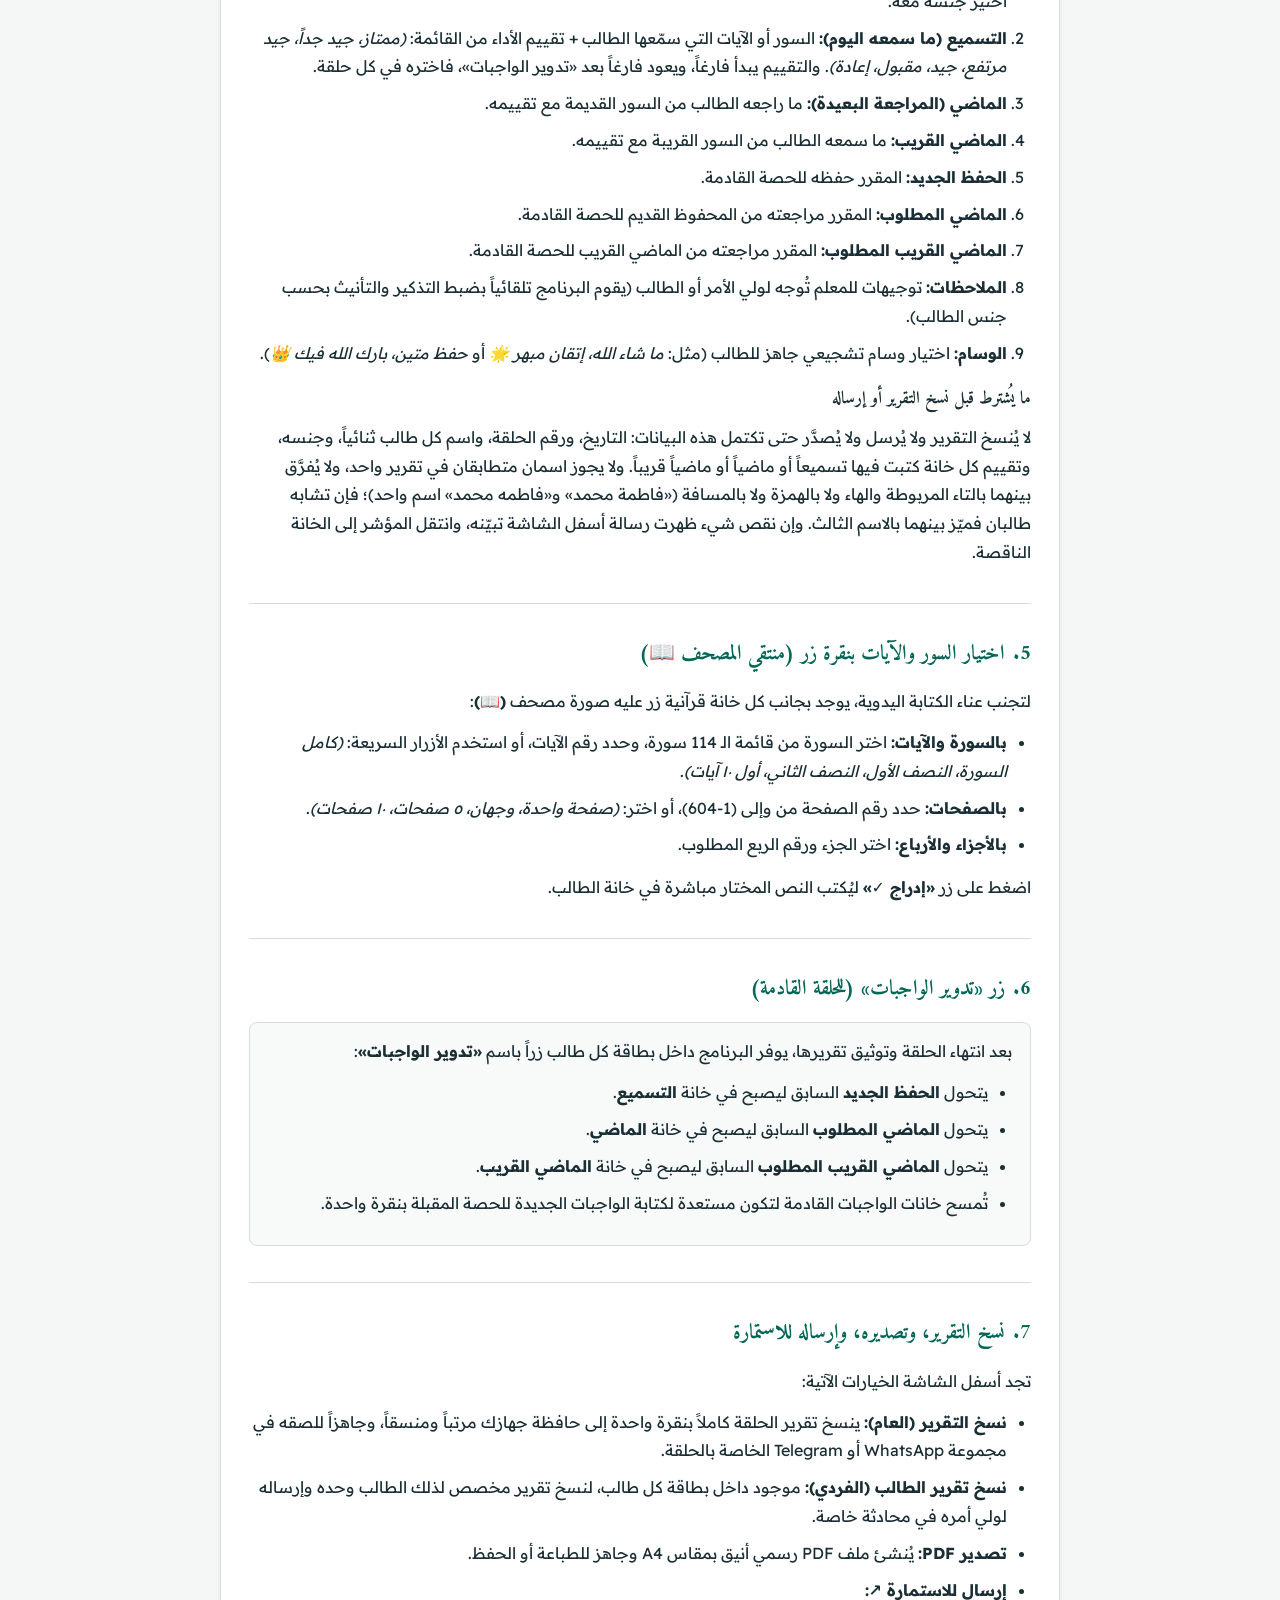
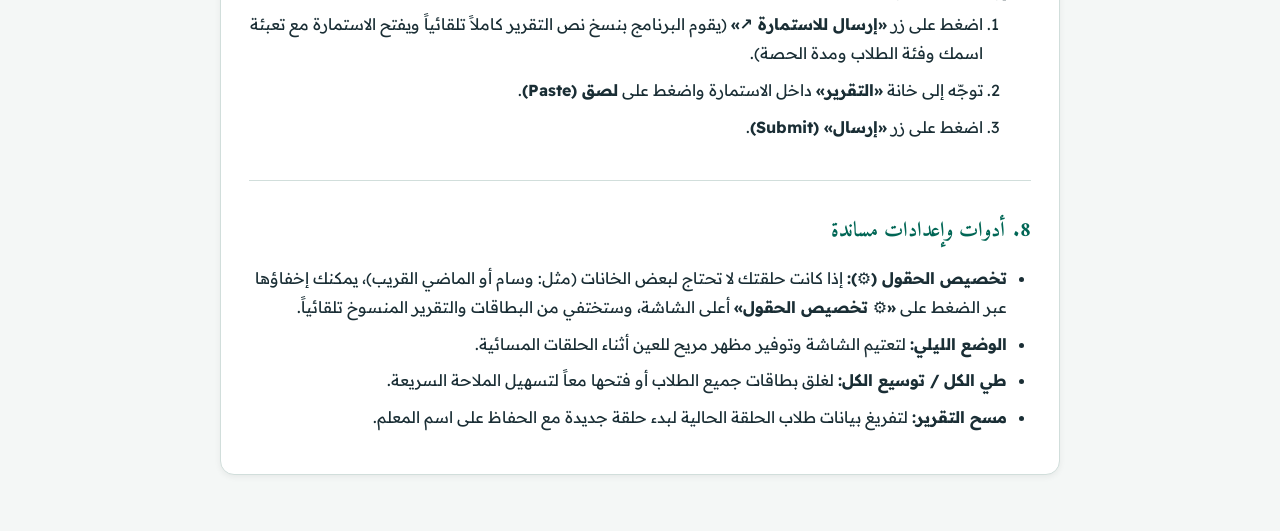
==== commit 86412ecc: "docs: fix guide halaqa-number text and refresh docs - guide.html matches the halaqa number staying a" ====
--- a/guide.html
+++ b/guide.html
@@ -159,7 +159,7 @@
             <li><strong>الفئة:</strong> حدد فئة الطلاب: <strong>«أطفال»</strong> أو <strong>«كبار»</strong>.</li>
             <li><strong>الفترة:</strong> اختر وقت الحلقة: <strong>«صباحية»</strong>، أو <strong>«مسائية»</strong>، أو <strong>«إضافية»</strong>، أو <strong>«تجويد»</strong>.</li>
             <li><strong>الساعات والدقائق:</strong> اكتب مدة الحلقة (مثلاً: 1 ساعة و 0 دقيقة).</li>
-            <li><strong>رقم الحلقة:</strong> خانة إلزامية، رقم صحيح (مثل: 12). وبعد إرسال التقرير للاستمارة يقترح البرنامج في اليوم التالي الرقم الذي يليه في المسودة نفسها، فتراجعه وتعدّله إن لزم.</li>
+            <li><strong>رقم الحلقة:</strong> خانة إلزامية، رقم صحيح (مثل: 12). ولا يتغير وحده: يبقى في المسودة كما كتبته حتى تعدّله أنت.</li>
         </ul>
     </section>
 
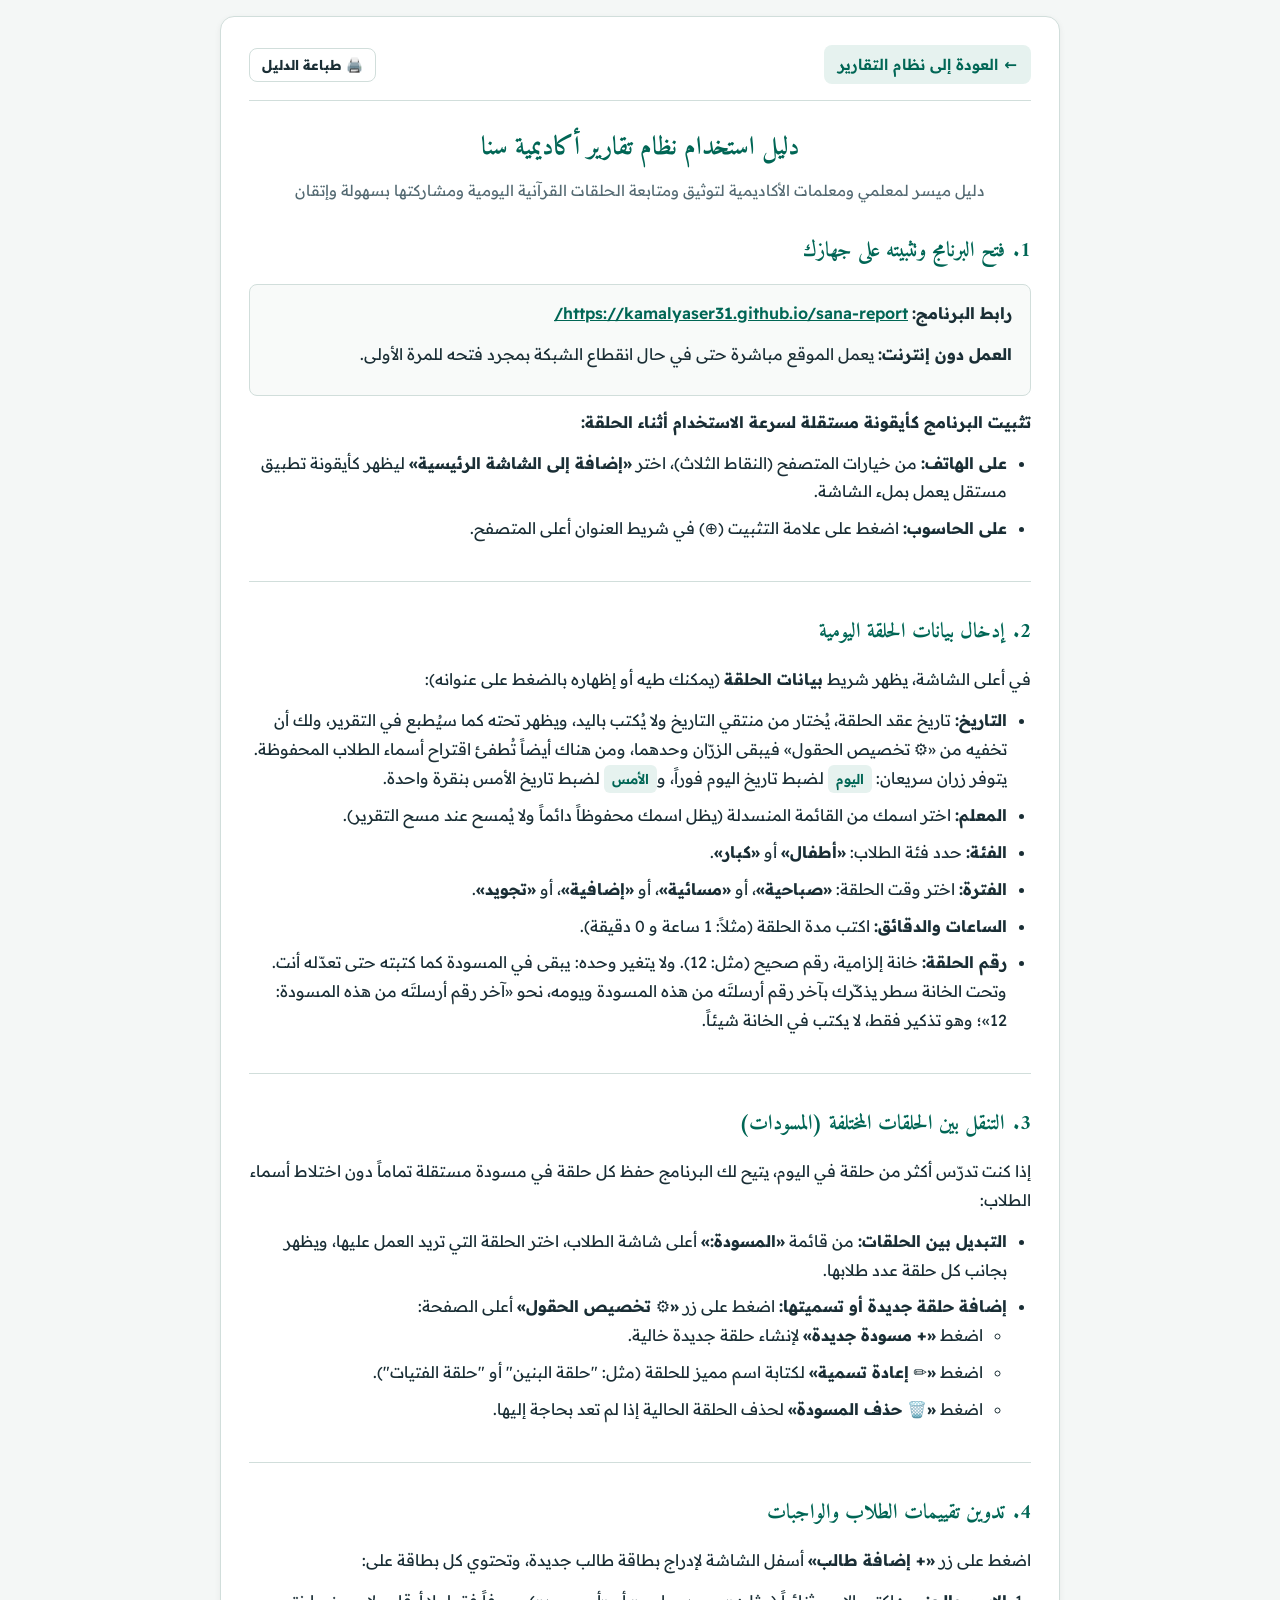
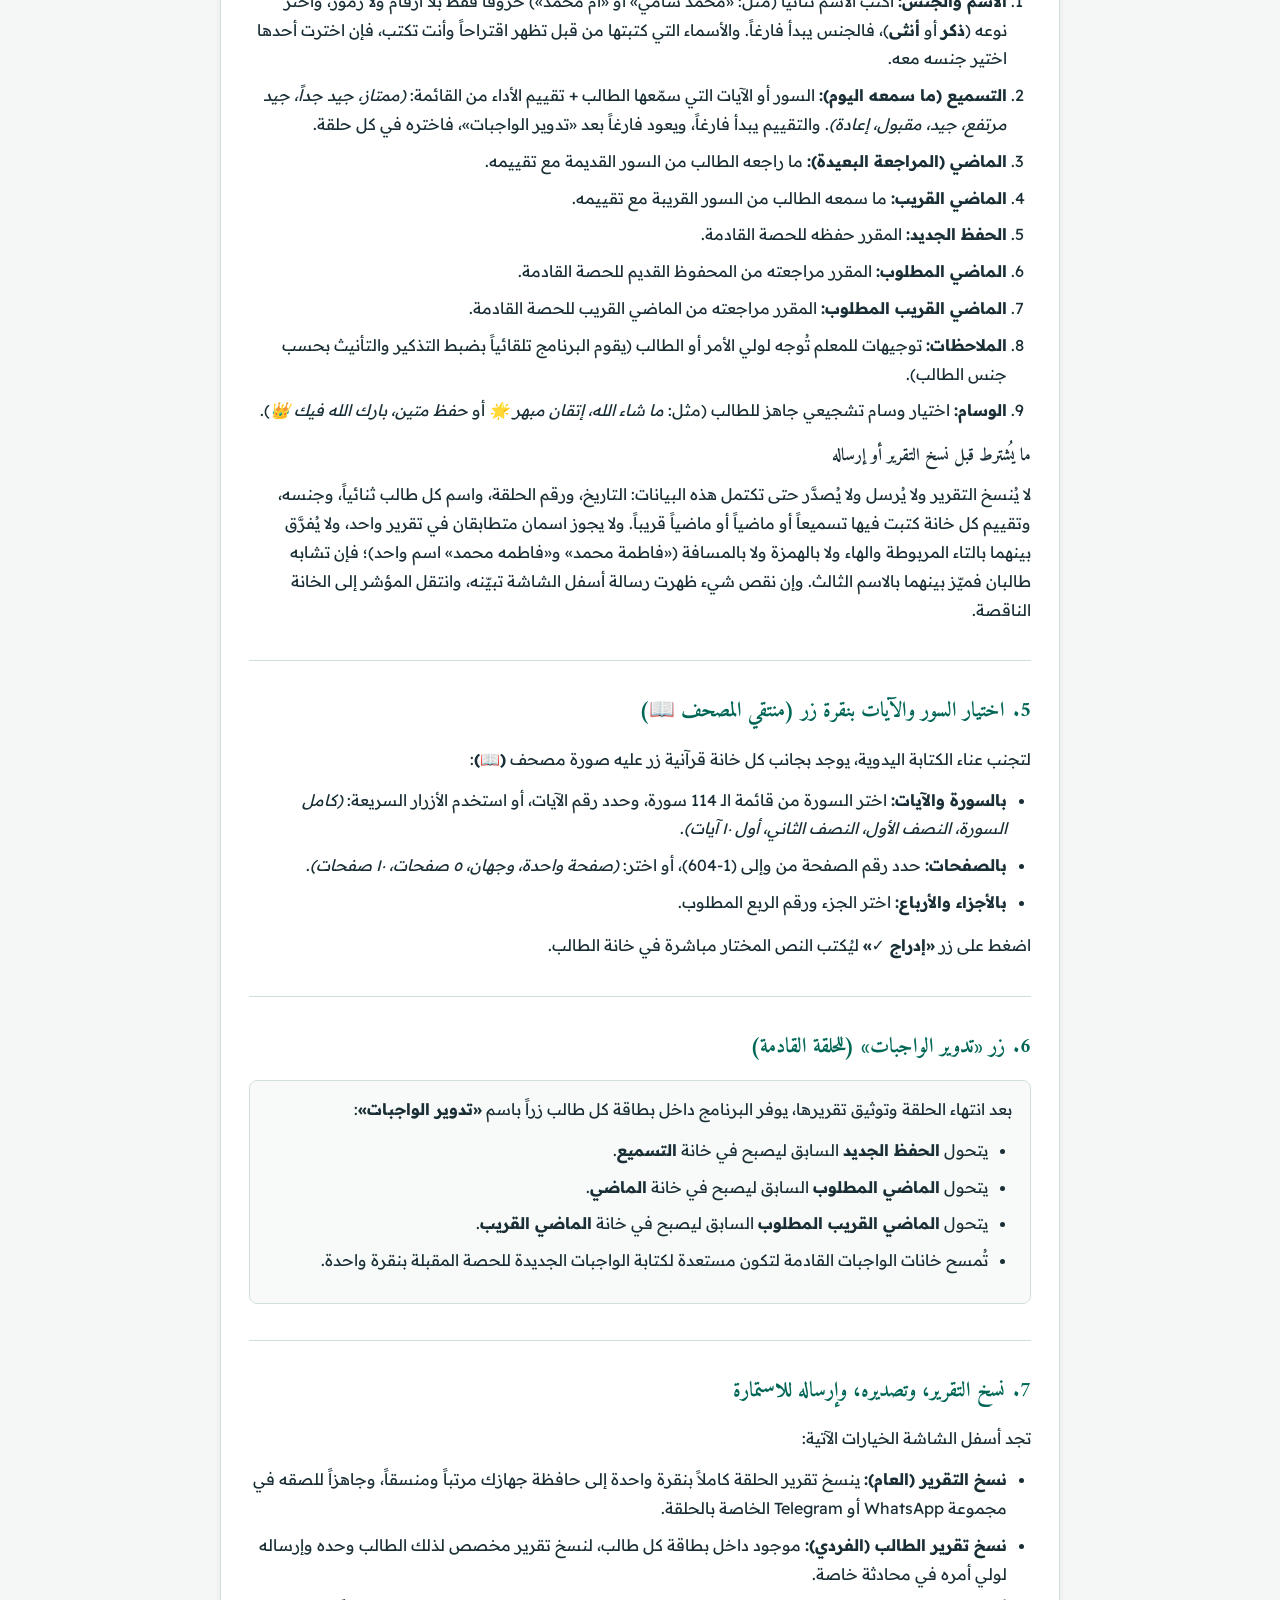
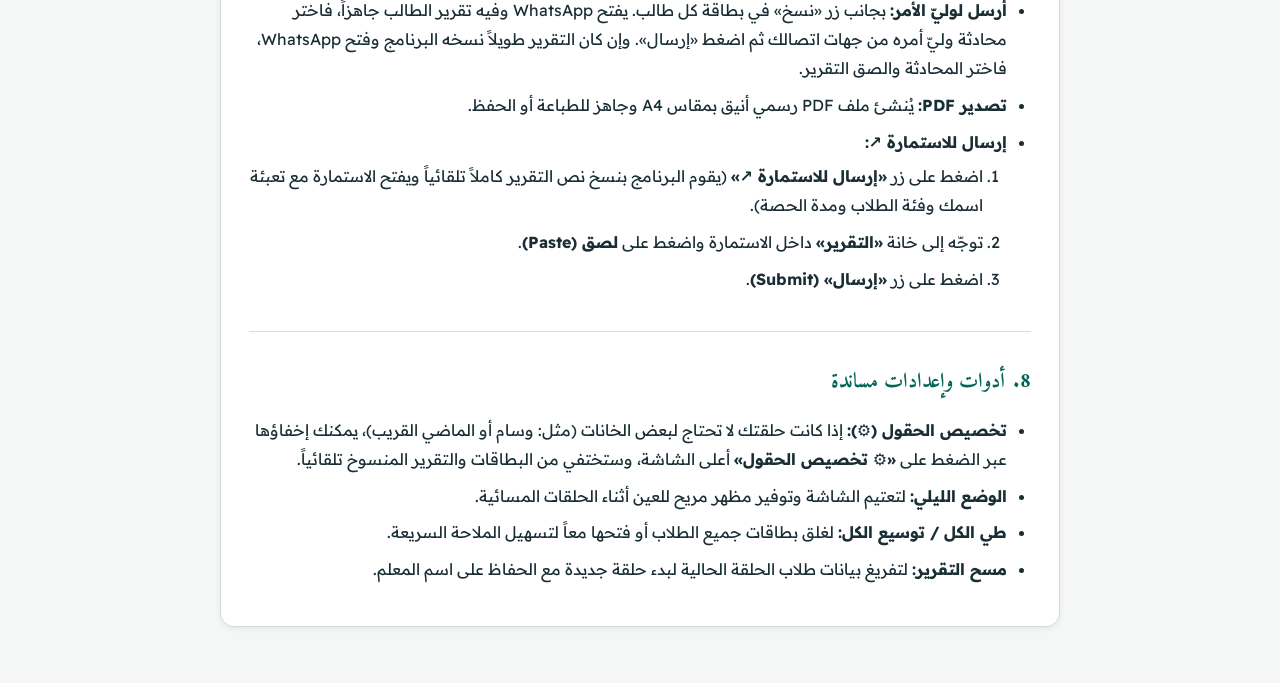
==== commit 730b895c: "feat: send a student's report to the parent and recall the last halaqa number - "أرسل لوليّ الأمر" i" ====
--- a/guide.html
+++ b/guide.html
@@ -159,7 +159,7 @@
             <li><strong>الفئة:</strong> حدد فئة الطلاب: <strong>«أطفال»</strong> أو <strong>«كبار»</strong>.</li>
             <li><strong>الفترة:</strong> اختر وقت الحلقة: <strong>«صباحية»</strong>، أو <strong>«مسائية»</strong>، أو <strong>«إضافية»</strong>، أو <strong>«تجويد»</strong>.</li>
             <li><strong>الساعات والدقائق:</strong> اكتب مدة الحلقة (مثلاً: 1 ساعة و 0 دقيقة).</li>
-            <li><strong>رقم الحلقة:</strong> خانة إلزامية، رقم صحيح (مثل: 12). ولا يتغير وحده: يبقى في المسودة كما كتبته حتى تعدّله أنت.</li>
+            <li><strong>رقم الحلقة:</strong> خانة إلزامية، رقم صحيح (مثل: 12). ولا يتغير وحده: يبقى في المسودة كما كتبته حتى تعدّله أنت. وتحت الخانة سطر يذكّرك بآخر رقم أرسلتَه من هذه المسودة ويومه، نحو «آخر رقم أرسلتَه من هذه المسودة: 12»؛ وهو تذكير فقط، لا يكتب في الخانة شيئاً.</li>
         </ul>
     </section>
 
@@ -231,6 +231,7 @@
         <ul>
             <li><strong>نسخ التقرير (العام):</strong> ينسخ تقرير الحلقة كاملاً بنقرة واحدة إلى حافظة جهازك مرتباً ومنسقاً، وجاهزاً للصقه في مجموعة WhatsApp أو Telegram الخاصة بالحلقة.</li>
             <li><strong>نسخ تقرير الطالب (الفردي):</strong> موجود داخل بطاقة كل طالب، لنسخ تقرير مخصص لذلك الطالب وحده وإرساله لولي أمره في محادثة خاصة.</li>
+            <li><strong>أرسل لوليّ الأمر:</strong> بجانب زر «نسخ» في بطاقة كل طالب. يفتح WhatsApp وفيه تقرير الطالب جاهزاً، فاختر محادثة وليّ أمره من جهات اتصالك ثم اضغط «إرسال». وإن كان التقرير طويلاً نسخه البرنامج وفتح WhatsApp، فاختر المحادثة والصق التقرير.</li>
             <li><strong>تصدير PDF:</strong> يُنشئ ملف PDF رسمي أنيق بمقاس A4 وجاهز للطباعة أو الحفظ.</li>
             <li><strong>إرسال للاستمارة ↗:</strong>
                 <ol style="margin-top:6px;">
--- a/css/styles.css
+++ b/css/styles.css
@@ -54,6 +54,7 @@
 
 /* Form Controls */
 .form-group { display: flex; flex-direction: column; gap: 4px; }
+.field-note { margin: 0; font-size: 0.85rem; color: var(--text-muted); }
 .form-group.full-width { grid-column: 1 / -1; }
 label { font-size: 0.88rem; font-weight: 600; color: var(--text-muted); }
 input, select, textarea { width: 100%; padding: 10px 12px; min-height: 42px; font-size: 16px; font-family: inherit; border: 1px solid var(--border); border-radius: 6px; background: var(--bg-card); color: var(--text); }
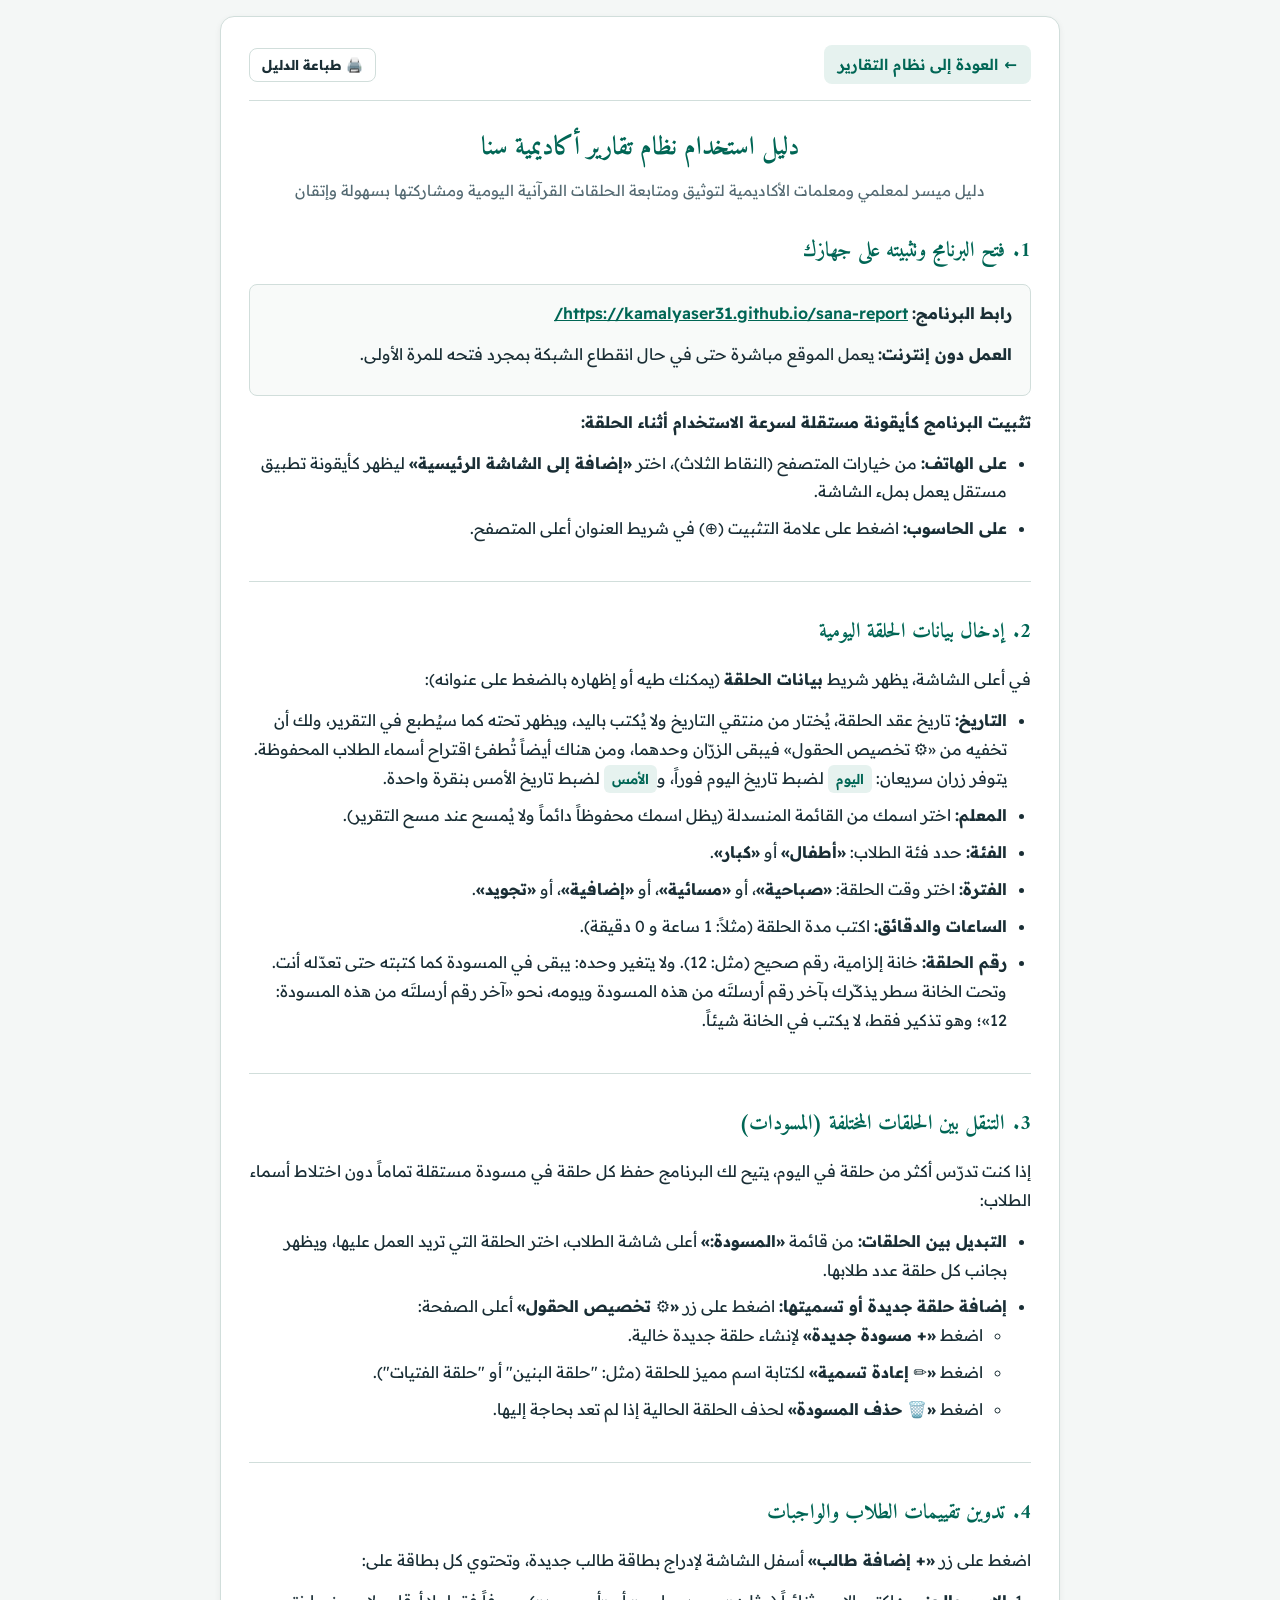
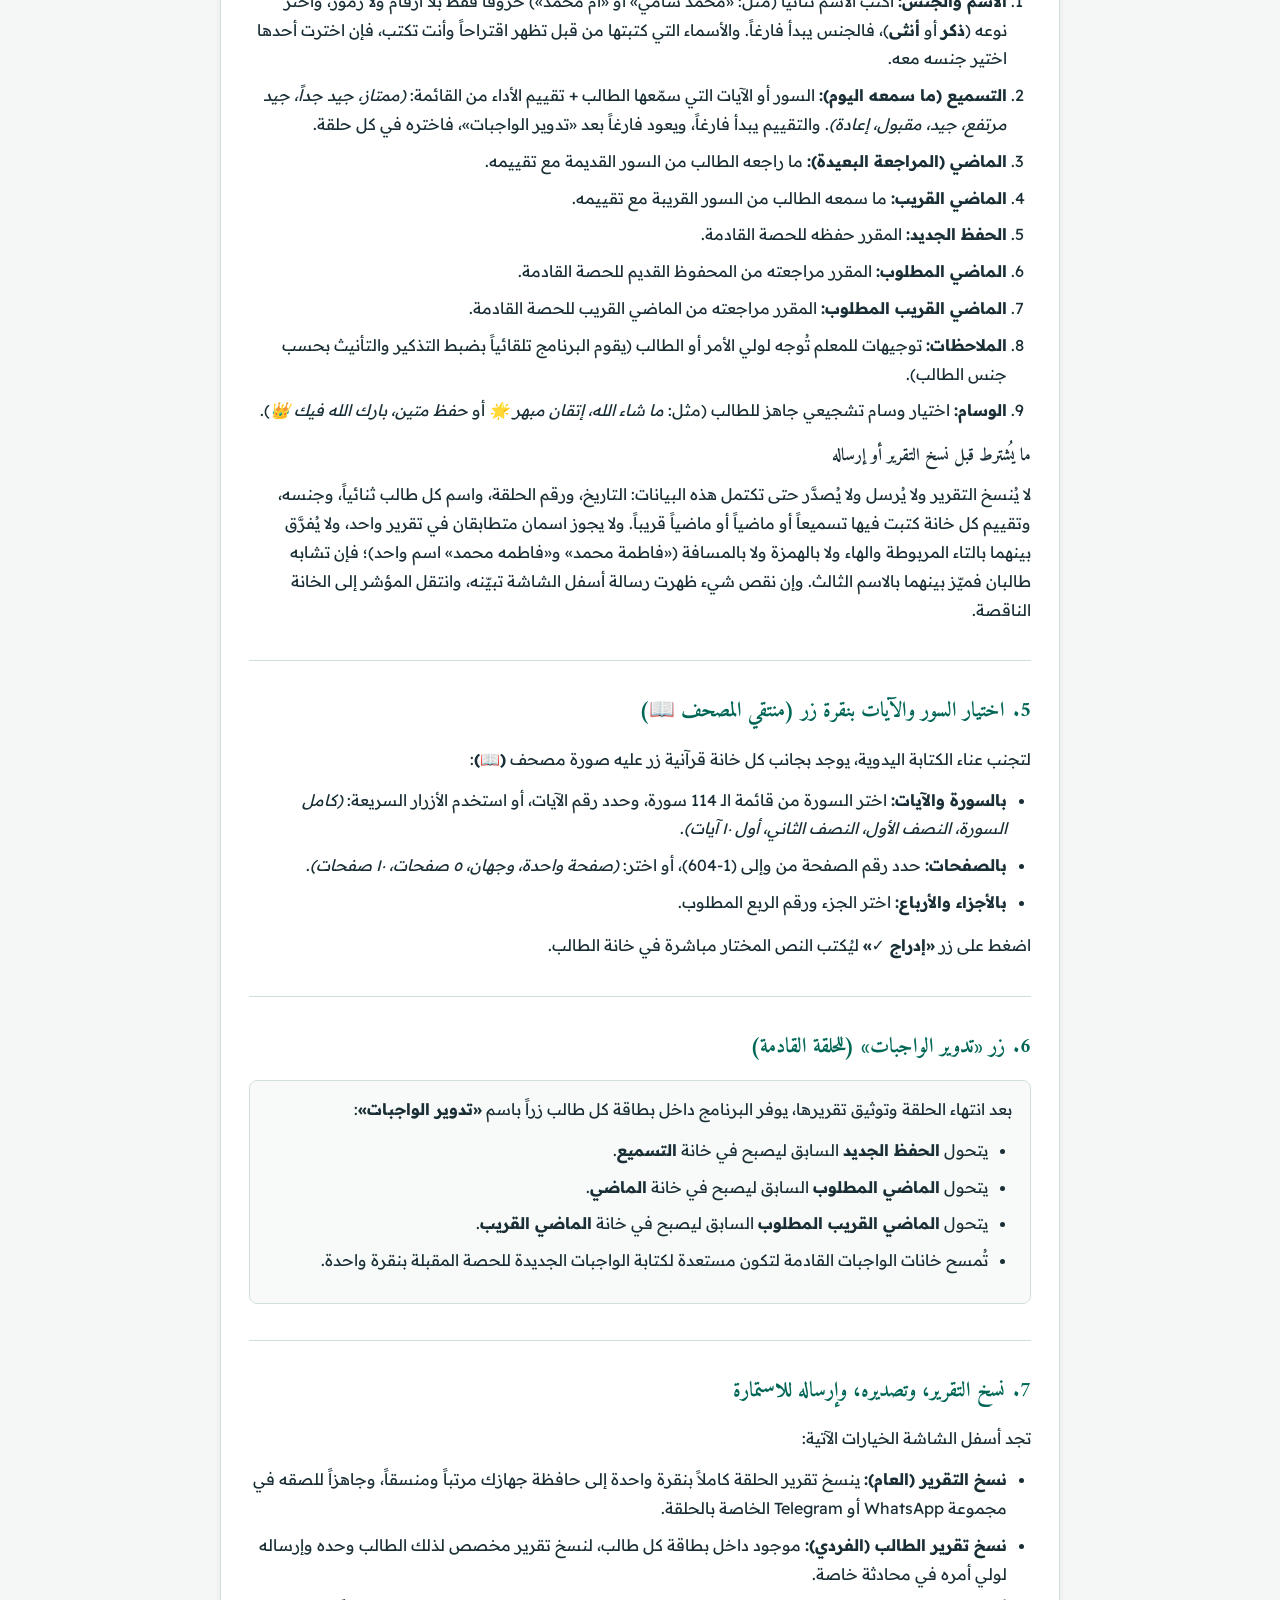
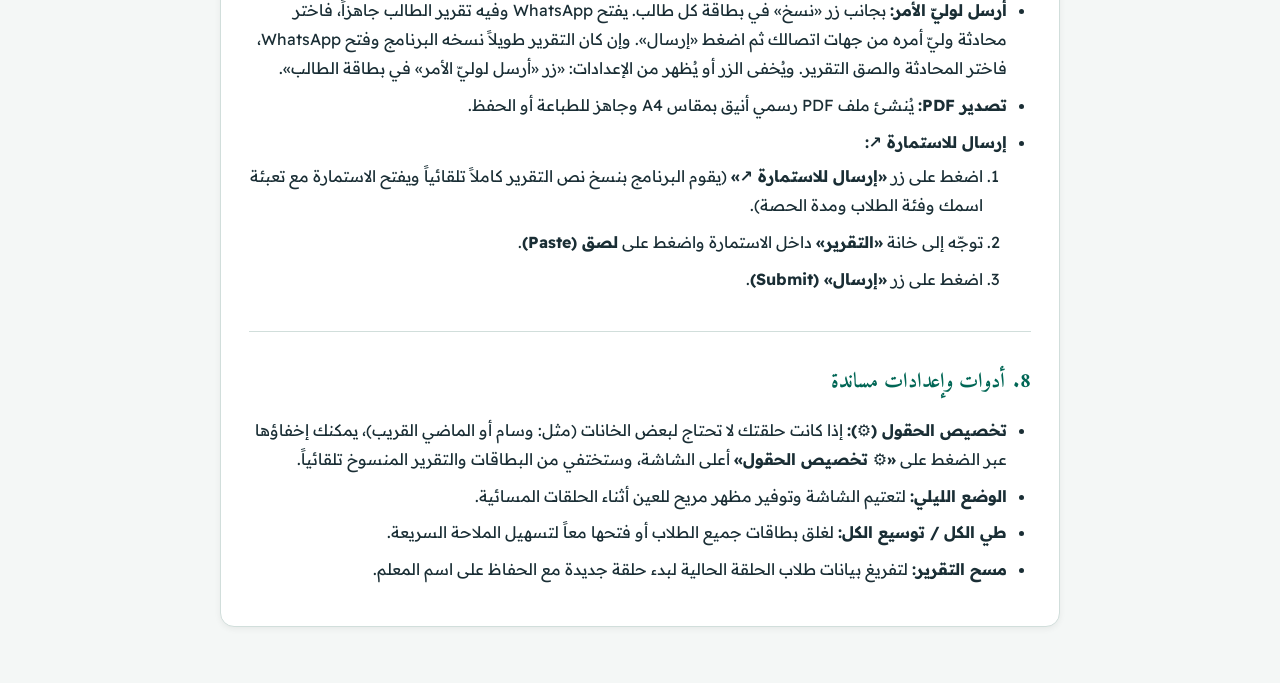
==== commit a7872f40: "feat: show or hide the send-to-parent button from settings - New "send_parent" field-visibility togg" ====
--- a/guide.html
+++ b/guide.html
@@ -231,7 +231,7 @@
         <ul>
             <li><strong>نسخ التقرير (العام):</strong> ينسخ تقرير الحلقة كاملاً بنقرة واحدة إلى حافظة جهازك مرتباً ومنسقاً، وجاهزاً للصقه في مجموعة WhatsApp أو Telegram الخاصة بالحلقة.</li>
             <li><strong>نسخ تقرير الطالب (الفردي):</strong> موجود داخل بطاقة كل طالب، لنسخ تقرير مخصص لذلك الطالب وحده وإرساله لولي أمره في محادثة خاصة.</li>
-            <li><strong>أرسل لوليّ الأمر:</strong> بجانب زر «نسخ» في بطاقة كل طالب. يفتح WhatsApp وفيه تقرير الطالب جاهزاً، فاختر محادثة وليّ أمره من جهات اتصالك ثم اضغط «إرسال». وإن كان التقرير طويلاً نسخه البرنامج وفتح WhatsApp، فاختر المحادثة والصق التقرير.</li>
+            <li><strong>أرسل لوليّ الأمر:</strong> بجانب زر «نسخ» في بطاقة كل طالب. يفتح WhatsApp وفيه تقرير الطالب جاهزاً، فاختر محادثة وليّ أمره من جهات اتصالك ثم اضغط «إرسال». وإن كان التقرير طويلاً نسخه البرنامج وفتح WhatsApp، فاختر المحادثة والصق التقرير. ويُخفى الزر أو يُظهر من الإعدادات: «زر «أرسل لوليّ الأمر» في بطاقة الطالب».</li>
             <li><strong>تصدير PDF:</strong> يُنشئ ملف PDF رسمي أنيق بمقاس A4 وجاهز للطباعة أو الحفظ.</li>
             <li><strong>إرسال للاستمارة ↗:</strong>
                 <ol style="margin-top:6px;">
